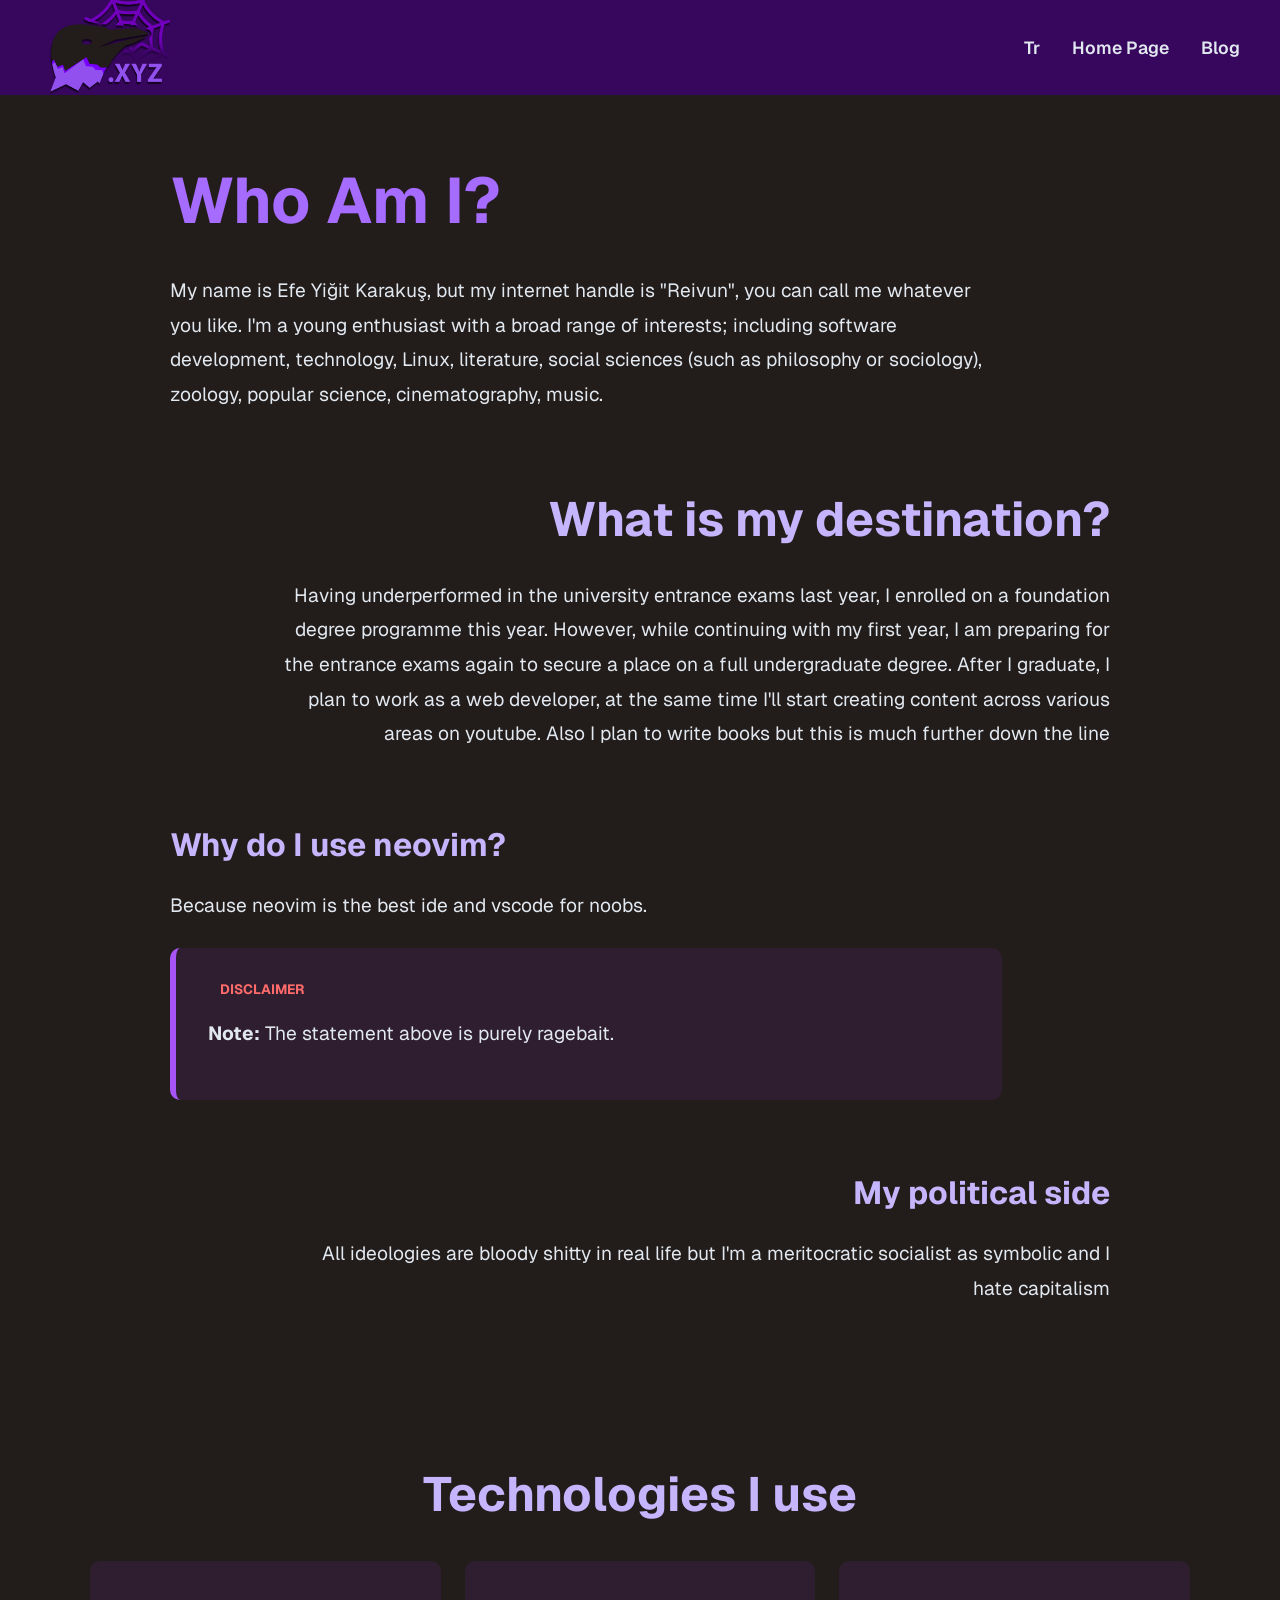
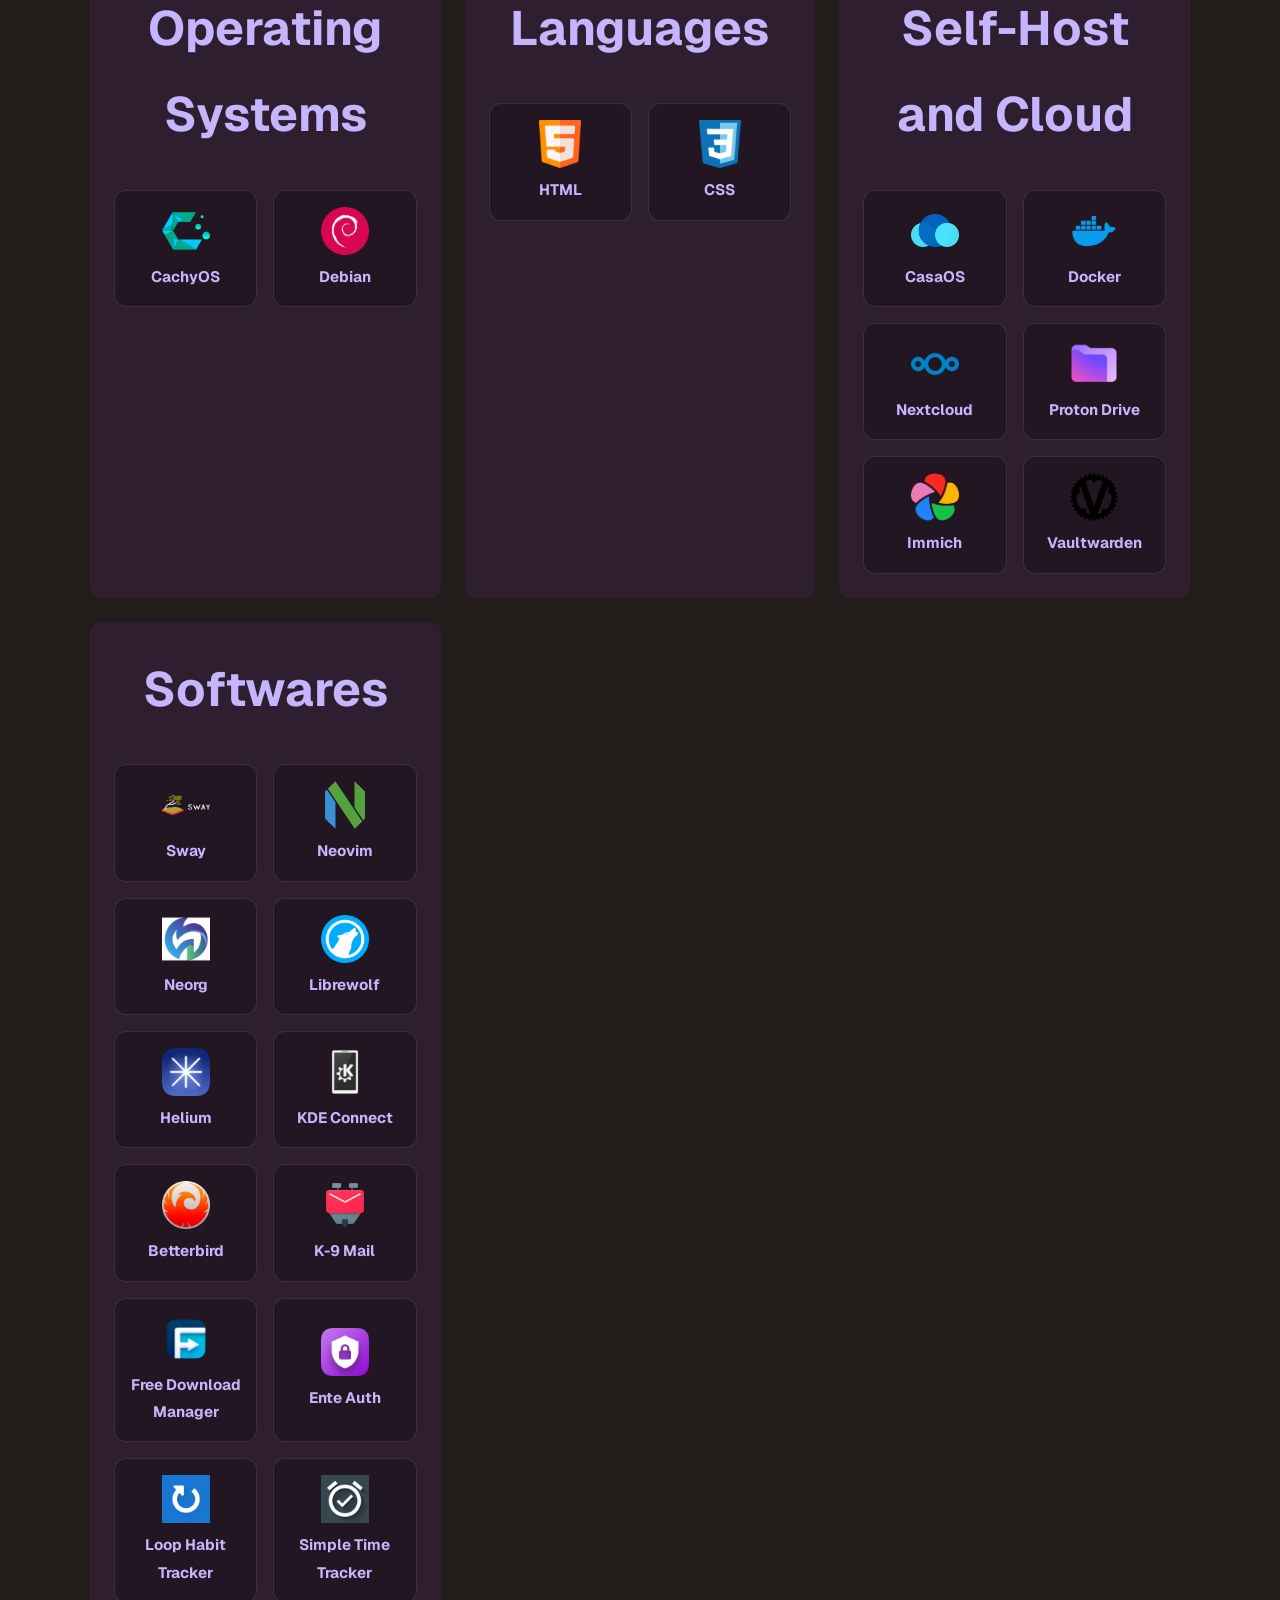
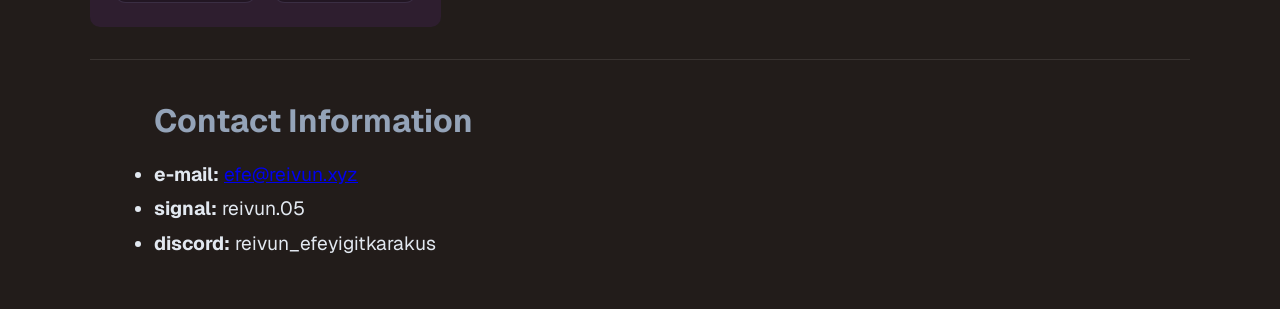
==== index.html @ 06bc98b6 "version 0.1.0" ====
<!DOCTYPE html>
<!-- html etiketi: Sayfanın başlangıcı. lang="en" içeriğin İngilizce olduğunu tarayıcıya ve ekran okuyuculara bildirir. -->
<html lang="en">
<head>
  <!-- charset: Karakter kodlaması. UTF-8, Türkçe ve özel karakterlerin doğru görünmesini sağlar. -->
  <meta charset="UTF-8">
  <!-- viewport: Mobil cihazlarda sayfanın doğru boyutta görünmesini sağlar (yakınlaştırma, genişlik ayarı). -->
  <meta name="viewport" content="width=device-width, initial-scale=1.0">
  <!-- description: Arama motorlarında (Google gibi) siteniz hakkında gösterilen kısa açıklama. SEO için önemli. -->
  <meta name="description" content="Efe Yiğit Karakuş (Reivun) kişisel portfolyo sitesi. Yazılım geliştirme, teknoloji, Linux ve diğer ilgi alanları hakkında bilgi.">
  <!-- author: Sayfanın yazarını belirtir. -->
  <meta name="author" content="Efe Yiğit Karakuş">

  <!-- CSS dosyası bağlantısı: index.html kök dizinde olduğu için 'images' klasörüne doğru yol 'images/...' (../images hatalıydı). -->
  <link rel="stylesheet" href="css/main.css">

  <!-- Google Fonts bağlantıları: Web üzerinde Geist ve Geist Mono yazı tiplerini yükler. preconnect, bağlantıyı erken açar. -->
  <link rel="preconnect" href="https://fonts.googleapis.com">
  <link rel="preconnect" href="https://fonts.gstatic.com" crossorigin>
  <link href="https://fonts.googleapis.com/css2?family=Geist:wght@100..900&family=Geist+Mono:wght@100..900&display=swap" rel="stylesheet">

  <!-- title: Tarayıcı sekmesinde görünen başlık. Arama motorları için de önemli. -->
  <title>Efe Yiğit Karakuş | Kişisel Portfolyo</title>

  <!-- JavaScript: 'defer' özelliği, HTML'in tamamen yüklenmesini bekler ve sayfa render'ını engellemez. -->
  <!-- Dosya şu an boş, ancak ileride interaktif özellikler eklemek için hazırdır. -->
  <script src="js/main.js" defer></script>
</head>
<body>
  <!-- nav: Site içinde gezinme menüsü. aria-label, ekran okuyucular için menünün amacını açıklar. -->
  <nav class="navbar" aria-label="Ana navigasyon menüsü">
    <div class="logo">
      <!-- Logo bağlantısı: Kullanıcıyı anasayfaya döndürür. -->
      <a href="index.html" aria-label="Anasayfaya dön">
        <img src="images/logo.png" alt="Reivun kişisel logosu">
      </a>
    </div>
    <div class="nav-links">
      <a href="tr/index.html">Tr</a>
      <!-- aria-current="page": Şu anda bulunduğunuz sayfayı belirtir (erişebilirlik için). -->
      <a href="index.html" aria-current="page">Home Page</a>
      <a href="blog.html">Blog</a>
    </div>
  </nav>

  <!-- main: Sayfanın ana içeriği. Bir sayfada sadece bir <main> olmalıdır. -->
  <main>
    <!-- section: İçerik grubunu temsil eder. Her biri kendi başına anlamlı bir bölüm. -->
    <section class="align-left">
      <h1>Who Am I?</h1>
      <p>My name is Efe Yiğit Karakuş, but my internet handle is "Reivun", you can call me whatever you like. I'm a young enthusiast with a broad range of interests; including software development, technology, Linux, literature, social sciences (such as philosophy or sociology), zoology, popular science, cinematography, music.</p>
    </section>

    <section class="align-right">
      <h2>What is my destination?</h2>
      <p>Having underperformed in the university entrance exams last year, I enrolled on a foundation degree programme this year. However, while continuing with my first year, I am preparing for the entrance exams again to secure a place on a full undergraduate degree. After I graduate, I plan to work as a web developer, at the same time I'll start creating content across various areas on youtube. Also I plan to write books but this is much further down the line</p>
    </section>

    <section class="align-left">
      <h3>Why do I use neovim?</h3>
      <p>Because neovim is the best ide and vscode for noobs.</p>
      <div class="card">
        <div class="badge">Disclaimer</div>
        <p><strong>Note:</strong> The statement above is purely ragebait.</p>
      </div>
    </section>

    <section class="align-right">
      <h3>My political side</h3>
      <p>All ideologies are bloody shitty in real life but I'm a meritocratic socialist as symbolic and I hate capitalism</p>
    </section>
  </main>

  <!-- techs: Kullanılan teknolojilerin listelendiği bölüm. 'br' etiketleri kaldırıldı, boşluk CSS ile verildi. -->
  <div class="techs">
    <!-- İkinci başlık h2 olarak düzeltildi (tek h1 kuralına uygun). -->
    <h2>Technologies I use</h2>
    <div class="techs-grid">
      <!-- Kategori: İşletim Sistemleri -->
      <div class="techs-category">
        <h2>Operating Systems</h2>
        <div class="techs-item">
          <img src="images/cachyos-icon.png" alt="CachyOS işletim sistemi logosu">
          <span>CachyOS</span>
        </div>
        <div class="techs-item">
          <img src="images/debian-icon.png" alt="Debian işletim sistemi logosu">
          <span>Debian</span>
        </div>
      </div>

      <!-- Kategori: Diller (kapanış etiketi h2 olarak düzeltildi) -->
      <div class="techs-category">
        <h2>Languages</h2>
        <div class="techs-item">
          <img src="images/html-icon.png" alt="HTML dili logosu">
          <span>HTML</span>
        </div>
        <div class="techs-item">
          <img src="images/css-icon.png" alt="CSS dili logosu">
          <span>CSS</span>
        </div>
      </div>

      <!-- Kategori: Self-Host ve Bulut (kapanış etiketi h2 olarak düzeltildi) -->
      <div class="techs-category">
        <h2>Self-Host and Cloud</h2>
        <div class="techs-item">
          <img src="images/casaos-icon.png" alt="CasaOS logosu">
          <span>CasaOS</span>
        </div>
        <div class="techs-item">
          <img src="images/docker-icon.png" alt="Docker logosu">
          <span>Docker</span>
        </div>
        <div class="techs-item">
          <img src="images/nextcloud-icon.png" alt="Nextcloud logosu">
          <span>Nextcloud</span>
        </div>
        <div class="techs-item">
          <img src="images/proton-drive-icon.png" alt="Proton Drive logosu">
          <span>Proton Drive</span>
        </div>
        <div class="techs-item">
          <img src="images/immich-232799461.png" alt="Immich logosu">
          <span>Immich</span>
        </div>
        <div class="techs-item">
          <img src="images/vaultwarden-icon.png" alt="Vaultwarden logosu">
          <span>Vaultwarden</span>
        </div>
      </div>

      <!-- Kategori: Yazılımlar -->
      <div class="techs-category">
        <h2>Softwares</h2>
        <div class="techs-item">
          <img src="images/sway-icon.png" alt="Sway pencere yöneticisi logosu">
          <span>Sway</span>
        </div>
        <div class="techs-item">
          <img src="images/neovim-icon.png" alt="Neovim metin editörü logosu">
          <span>Neovim</span>
        </div>
        <div class="techs-item">
          <img src="images/neorg-icon.png" alt="Neorg organizasyon aracı logosu">
          <span>Neorg</span>
        </div>
        <div class="techs-item">
          <img src="images/librewolf-icon.png" alt="Librewolf web tarayıcısı logosu">
          <span>Librewolf</span>
        </div>
        <div class="techs-item">
          <img src="images/helium-icon.png" alt="Helium logosu">
          <span>Helium</span>
        </div>
        <div class="techs-item">
          <img src="images/kde-connect-icon.png" alt="KDE Connect logosu">
          <span>KDE Connect</span>
        </div>
        <div class="techs-item">
          <img src="images/betterbird-icon.png" alt="Betterbird e-posta istemcisi logosu">
          <span>Betterbird</span>
        </div>
        <div class="techs-item">
          <img src="images/K-9-mail-icon.png" alt="K-9 Mail e-posta istemcisi logosu">
          <span>K-9 Mail</span>
        </div>
        <div class="techs-item">
          <img src="images/free-download-manager-icon.png" alt="Free Download Manager logosu">
          <span>Free Download Manager</span>
        </div>
        <div class="techs-item">
          <img src="images/ente-auth-icon.png" alt="Ente Auth doğrulama uygulaması logosu">
          <span>Ente Auth</span>
        </div>
        <div class="techs-item">
          <img src="images/loop-habbit-tracker-icon.png" alt="Loop Habit Tracker logosu">
          <span>Loop Habit Tracker</span>
        </div>
        <div class="techs-item">
          <img src="images/simple-time-tracker-icon.png" alt="Simple Time Tracker logosu">
          <span>Simple Time Tracker</span>
        </div>
      </div>
    </div>
  </div>

  <!-- footer: Sayfanın alt bilgisi. İletişim detayları burada yer alır. -->
  <footer>
    <!-- id="contact-info": Bu bölüme doğrudan link atılabilir veya JavaScript ile hedeflenebilir. -->
    <h3 id="contact-info">Contact Information</h3>
    <ul>
      <li><b>e-mail:</b> <a href="mailto:efe@reivun.xyz">efe@reivun.xyz</a></li>
      <li><b>signal:</b> reivun.05</li>
      <li><b>discord:</b> reivun_efeyigitkarakus</li>
    </ul>
  </footer>
</body>
</html>
---- css/main.css ----
/* ==========================================================================
   CSS SIFIRLA
MA (RESET)
   ==========================================================================
   Tüm HTML elementlerinin varsayılan marj (boşluk) ve dolgu (padding) değerlerini sıfırlar.
   box-sizing: border-box, genişlik ve yükseklik hesaplamalarında kenarlık (border) ve dolguyu (padding)
   dahil eder. Bu sayede elemanlar beklenmedik şekilde genişmez ve tasarım daha tutarlı olur.
*/
* {
  margin: 0;
  padding: 0;
  box-sizing: border-box;
}

/* ==========================================================================
   CSS DEĞİŞKENLERİ (CUSTOM PROPERTIES)
   ==========================================================================
   Renkleri, yazı tiplerini ve yaygın değerleri tek bir yerde toplar.
   Avantaj: Bir rengi değiştirmek istediğinizde, tüm dosyada arama yapmak yerine
   sadece buradaki değeri değiştirirsiniz. Kod daha temiz ve sürdürülebilir olur.
*/
:root {
  --bg-color: #221c1a;          /* Sayfa arka plan rengi (koyu kahverengi/siyah) */
  --text-color: #e2e8f0;        /* Ana yazı rengi (açık gri/mavi) */
  --primary-color: #a66bff;     /* Birincil renk (mor - başlıklar için) */
  --secondary-color: #c4b5fd;   /* İkincil renk (hafif mor - alt başlıklar için) */
  --accent-color: #ff6b6b;      /* Vurgu rengi (kırmızı/sarı - uyarılar için) */
  --navbar-bg: #37065d;         /* Navigasyon çubuğu arka plan rengi (koyu mor) */
  --card-bg: rgba(147, 51, 234, 0.1); /* Kart arka plan rengi (şeffaf mor) */
  --muted-text: #94a3b8;        /* Soluk yazı rengi (alt bilgiler için) */
  --max-width: 1100px;          /* İçerik için maksimum genişlik (büyütüldü) */
  --border-radius: 10px;        /* Köşe yuvarlama (daha yuvarlak) */
}

/* ==========================================================================
   GÖVDE (BODY) STİLLERİ
   ==========================================================================
   Tüm sayfanın temel görünümünü belirler.
   Taban yazı boyutu büyütüldü (16px -> 18px) ve satır arası artırıldı.
*/
body {
  background-color: var(--bg-color);
  font-family: 'Geist', sans-serif;
  color: var(--text-color);
  font-size: 18px;               /* Taban yazı boyutu büyütüldü */
  line-height: 1.8;              /* Satır arası boşluk daha geniş */
}

/* ==========================================================================
   NAVBAR (GEZİNME ÇUBUĞU)
   ==========================================================================
   Sayfanın üstünde bulunan gezinme menüsü. Daha yüksek ve daha boşluklu.
*/
.navbar {
  display: flex;
  justify-content: space-between;
  align-items: center;
  background-color: var(--navbar-bg);
  padding: 1.5rem 2.5rem;        /* Daha büyük padding */
  max-height: 95px;             /* Daha yüksek navbar */
}

/* Logo alanı */
.logo {
  display: flex;
  align-items: center;
  margin-top: 20px;
}

/* Logo görseli: Daha büyük boyut */
.logo img {
  max-height: 140px;              /* Logo boyutu büyütüldü */
  width: auto;
  display: block;
}

/* Navigasyon bağlantıları grubu. */
.nav-links {
  display: flex;
  gap: 2rem;                     /* Bağlantılar arası daha fazla boşluk */
}

.nav-links a {
  color: var(--text-color);
  text-decoration: none;
  font-weight: 600;              /* Daha kalın yazı */
  font-size: 1.1rem;             /* Daha büyük yazı boyutu */
  transition: color 0.2s ease;
}

.nav-links a:hover {
  color: var(--primary-color);
}

/* ==========================================================================
   ANA İÇERİK VE ALT BİLGİ (MAIN & FOOTER)
   ==========================================================================
   Daha geniş padding ve ortalama.
*/
main,
footer {
  width: 100%;
  padding: 3rem 4rem;            /* Daha büyük kenar boşlukları */
  max-width: var(--max-width);
  margin: 0 auto;
}

footer {
  padding-top: 2rem;
  border-top: 1px solid rgba(255, 255, 255, 0.1);
}

/* ==========================================================================
   BÖLÜMLER (SECTION)
   ==========================================================================
   Her içerik bölümü arası daha fazla boşluk.
*/
section {
  margin-bottom: 4rem;           /* Bölümler arası daha büyük boşluk */
  max-width: 72ch;               /* Okunabilir satır uzunluğu korundu */
  padding: 0 1rem;
}

section h1,
section h2,
section h3 {
  margin-bottom: 1rem;           /* Başlık ile metin arası daha fazla boşluk */
}

/* Başlık boyutları büyütüldü */
h1 {
  font-size: clamp(2.5rem, 5vw, 4rem);   /* Büyük ana başlık */
  color: var(--primary-color);
  margin-bottom: 1rem;
}

h2 {
  font-size: clamp(2rem, 4vw, 3rem);     /* Büyük alt başlık */
  color: var(--secondary-color);
  margin-bottom: 0.75rem;
}

h3 {
  font-size: clamp(1.5rem, 3vw, 2rem);   /* Büyük üçüncü seviye başlık */
  color: var(--secondary-color);
  margin-bottom: 0.5rem;
}

h4,
h5,
h6 {
  color: var(--secondary-color);
}

section p {
  line-height: 1.8;
  margin-bottom: 1.5rem;
}

/* Paragraf ve liste boyutu büyütüldü */
p,
li {
  font-size: clamp(1.125rem, calc(1rem + 0.25vw), 1.5rem);
  color: var(--text-color);
}

#contact-info {
  color: var(--muted-text);
}

/* ==========================================================================
   KART (CARD) BİÇEMLİĞİ
   ==========================================================================
   Uyarı/not kutusu daha belirgin ve daha geniş.
*/
.card {
  background-color: var(--card-bg);
  border-left: 6px solid #a855f7;   /* Daha kalın sol çizgi */
  border-radius: var(--border-radius);
  padding: 1.5rem 2rem;             /* Daha geniş iç boşluk */
  margin-top: 1.5rem;
  color: var(--accent-color);
}

.card .badge {
  display: inline-block;
  color: var(--accent-color);
  font-size: 0.85rem;
  font-weight: bold;
  padding: 0.25rem 0.75rem;
  border-radius: 4px;
  text-transform: uppercase;
  margin-bottom: 0.75rem;
}

/* ==========================================================================
   TEKNOLOJİLER BÖLÜMÜ (TECHS)
   ==========================================================================
   Eski boyutlara geri alındı (istisna: h1 başlıkları büyük kalıyor).
*/
.techs {
  max-width: var(--max-width);
  margin: 2rem auto;                 /* Eski üst-alt boşluğu */
  padding: 0;
  text-align: center;
  border-radius: var(--border-radius);
}

.techs h2 {
  margin-bottom: 1.5rem;             /* Eski kategori başlık boşluğu */
}

/* Grid düzeni: Eski sütun genişliği */
.techs-grid {
  display: grid;
  grid-template-columns: repeat(auto-fit, minmax(260px, 1fr));
  gap: 1.5rem;                       /* Eski hücre arası boşluk */
}

/* Teknoloji kategorileri: Eski kart boyutu */
.techs-category {
  background-color: var(--card-bg);
  padding: 1.5rem;
  display: grid;
  grid-template-columns: repeat(auto-fill, minmax(120px, 1fr));
  gap: 1rem;
  align-content: start;
  border-radius: var(--border-radius);
}

/* Kategori başlığı (font-size kaldırıldı, eski boyutta kalıyor) */
.techs-category h2 {
  grid-column: 1 / -1;
  margin-bottom: 1rem;
  text-align: center;
}

/* Teknoloji öğesi: İkon ve isim çifti eski boyutta */
.techs-item {
  display: flex;
  flex-direction: column;
  align-items: center;
  justify-content: center;
  gap: 0.5rem;
  padding: 1rem 0.5rem;
  background-color: rgba(0, 0, 0, 0.25);
  border: 1px solid rgba(196, 181, 253, 0.15);
  border-radius: 12px;
  transition: transform 0.2s ease, border-color 0.2s ease;
  text-align: center;
}

.techs-item img {
  width: 48px;                       /* Eski ikon boyutu */
  height: 48px;
  object-fit: contain;
}

.techs-item span {
  font-size: 0.95rem;                /* Eski yazı boyutu */
  font-weight: 700;
  color: var(--secondary-color);
}

.techs-item:hover {
  transform: translateY(-4px);
  border-color: var(--primary-color);
}

/* ==========================================================================
   SAĞA / SOLA YASLAMA (CLASS TABANLI)
   ==========================================================================
   Bölümlerin sola veya sağa yaslanmasını sağlar.
*/
.align-left {
  margin-right: auto;
  margin-left: 0;
  text-align: left;
  max-width: 72ch;
}

.align-right {
  margin-left: auto;
  margin-right: 0;
  text-align: right;
  max-width: 72ch;
}

/* ==========================================================================
   MOBIL UYUM (RESPONSIVE)
   ==========================================================================
   Dar ekranlarda boyutları biraz küçültür ama okunabilirliği korur.
*/
@media (max-width: 768px) {
  .navbar {
    flex-direction: column;
    gap: 1rem;
    padding: 1rem;
    min-height: auto;
  }

  .nav-links {
    flex-wrap: wrap;
    justify-content: center;
    gap: 1rem;
  }

  .logo img {
    max-height: 60px;
  }

  main,
  footer {
    padding: 1.5rem 2rem;
  }

  section {
    max-width: 100%;
    text-align: left;
    margin-bottom: 2rem;
  }

  .techs-grid {
    grid-template-columns: repeat(auto-fit, minmax(240px, 1fr));
    gap: 1.5rem;
  }

  .techs-category {
    padding: 1.5rem;
    gap: 1rem;
  }

  .techs-item img {
    width: 48px;
    height: 48px;
  }

  .techs-item span {
    font-size: 1rem;
  }

  h1 {
    font-size: clamp(2rem, 10vw, 3rem);
  }

  h2 {
    font-size: clamp(1.75rem, 8vw, 2.5rem);
  }

  h3 {
    font-size: clamp(1.25rem, 6vw, 1.75rem);
  }
}

/* ==========================================================================
   ERİŞEBİLİRLİK (ACCESSIBILITY)
   ==========================================================================
   Klavyenle gezinme yapan kullanıcılar için odaklanma stilleri.
*/
a:focus {
  outline: 3px solid var(--primary-color);
  outline-offset: 4px;
}
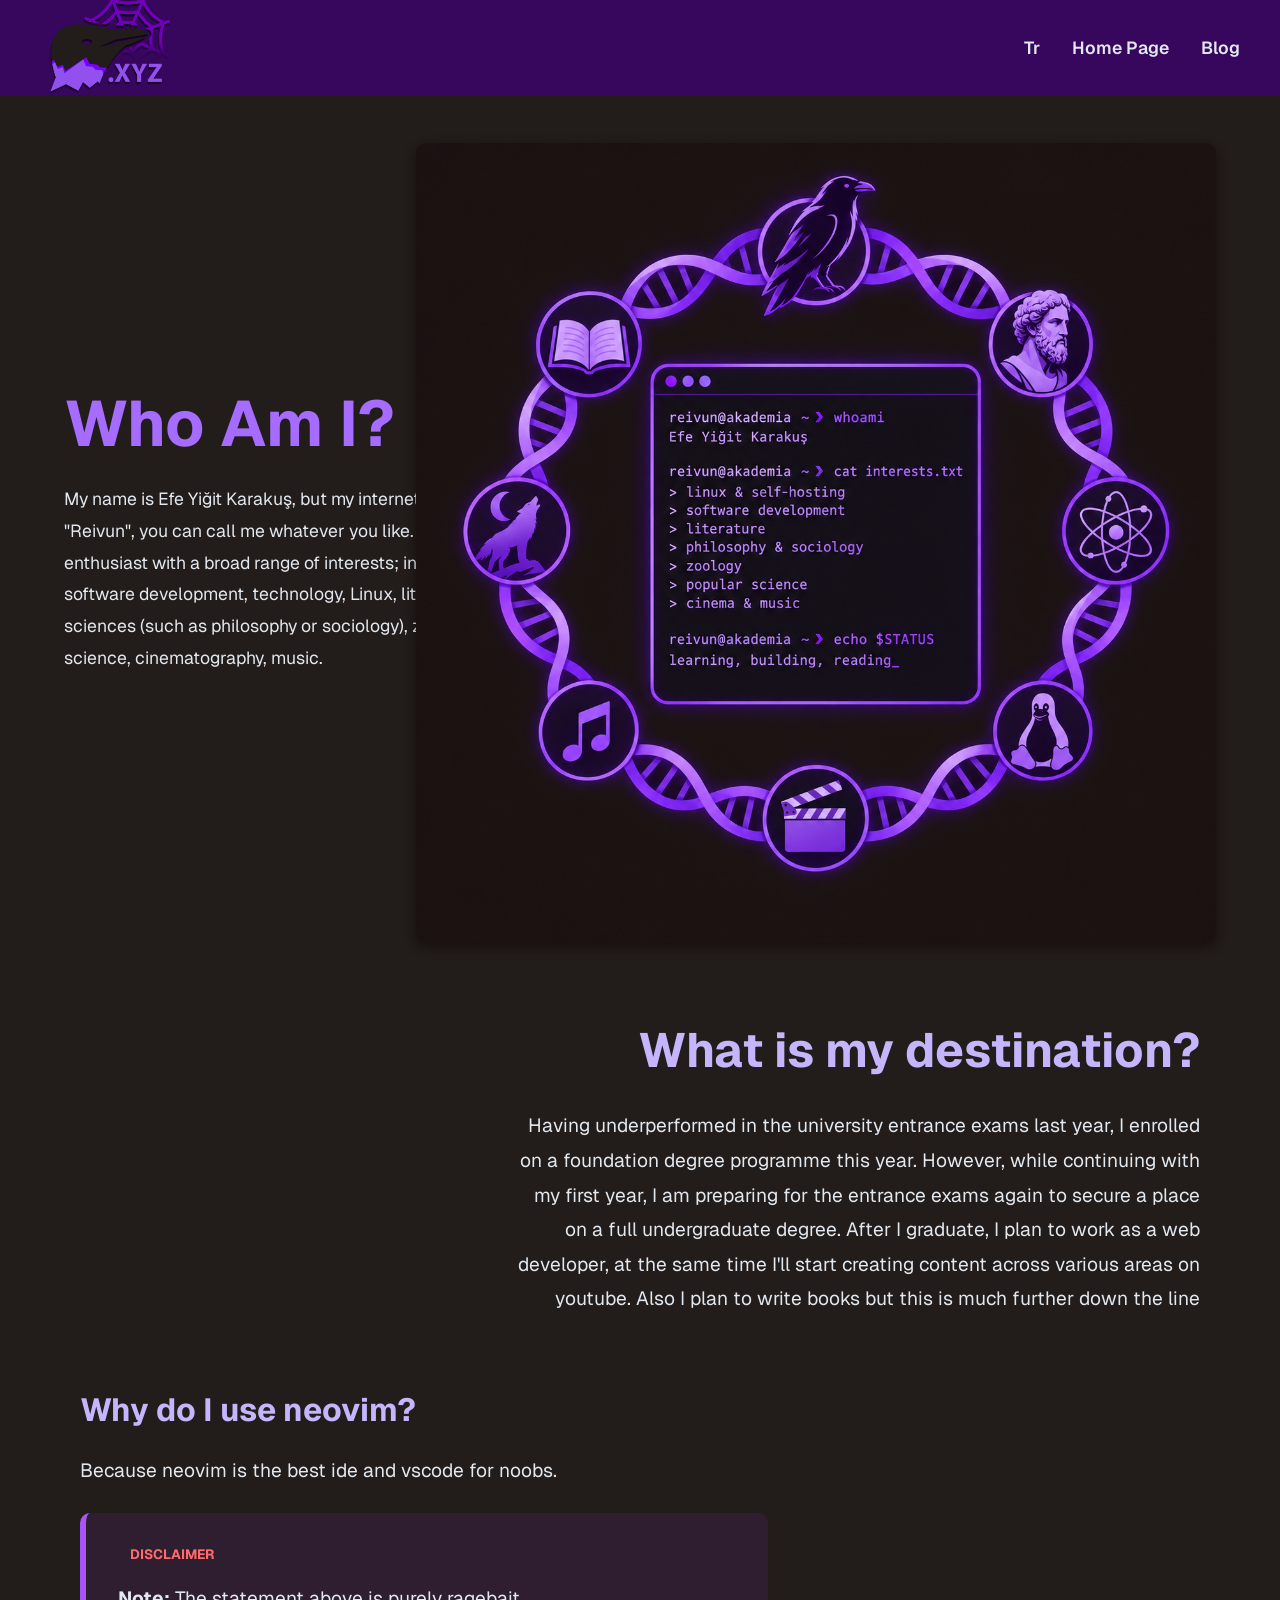
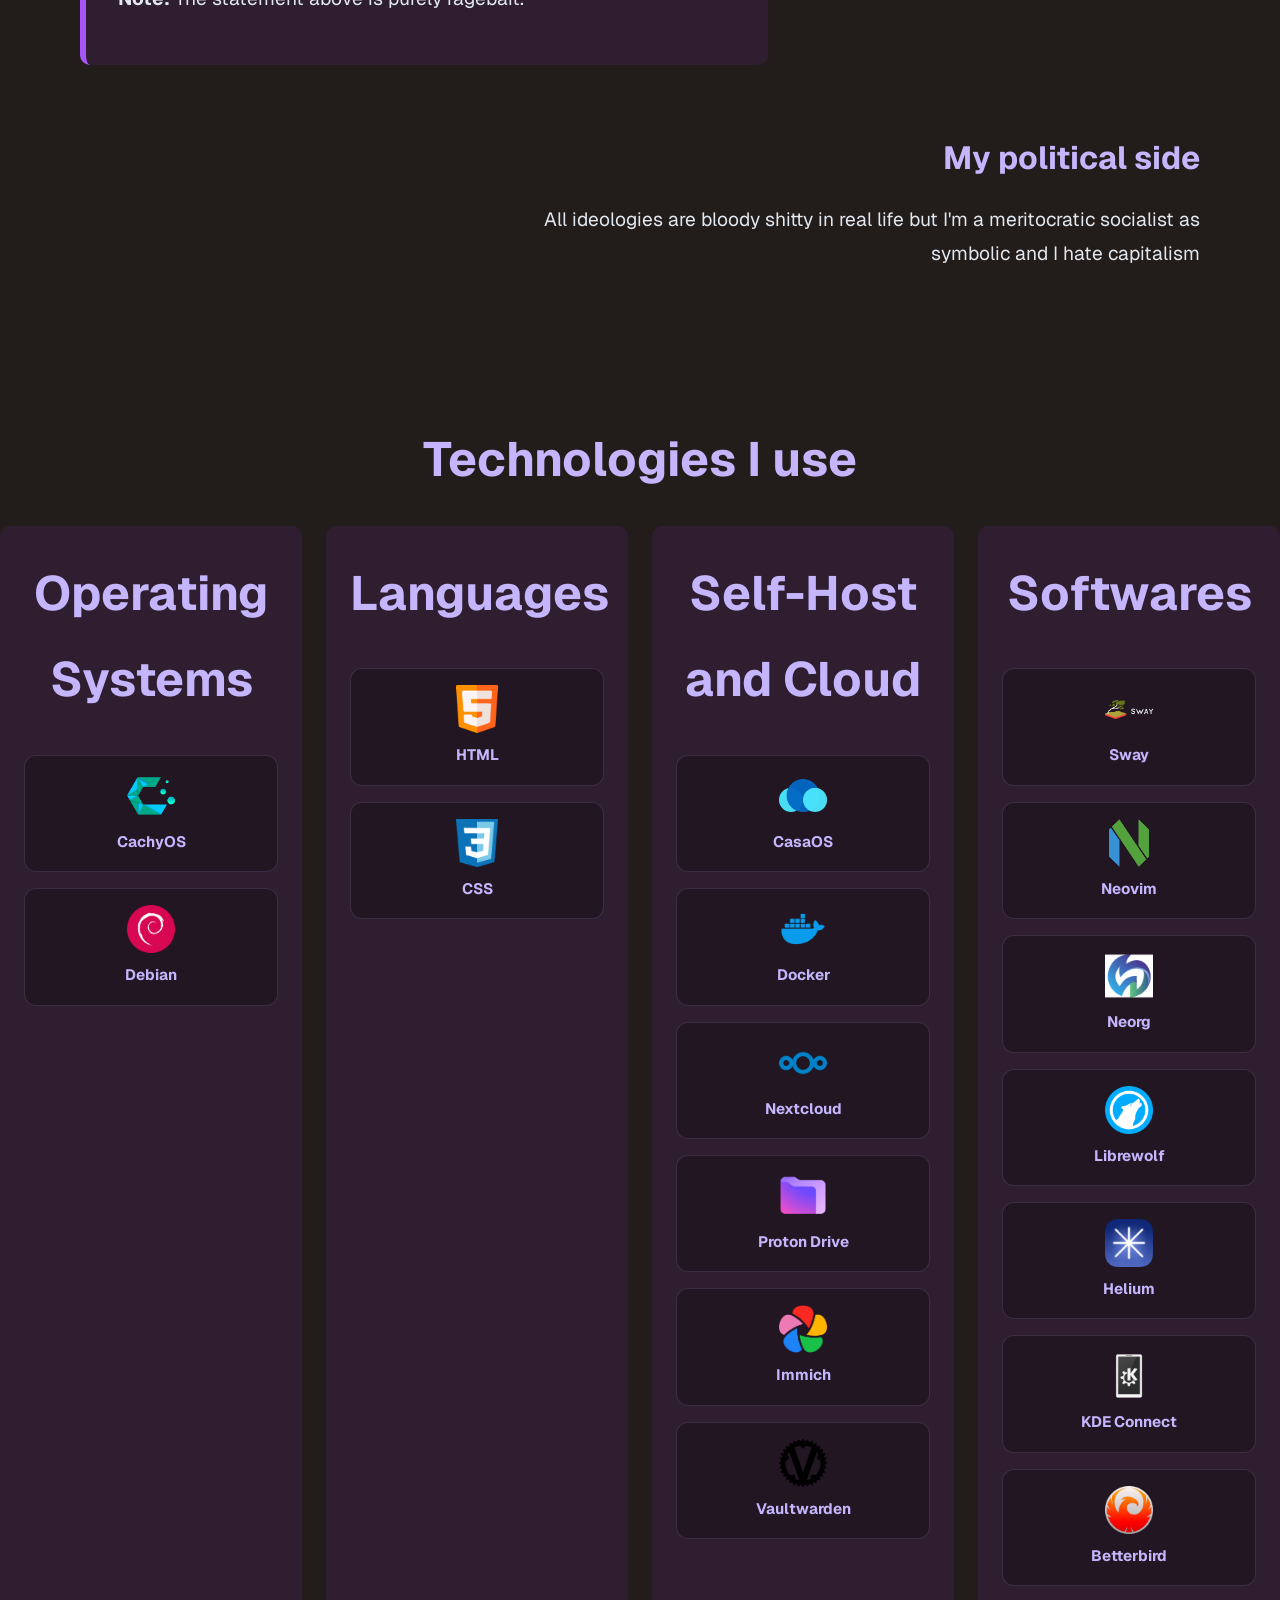
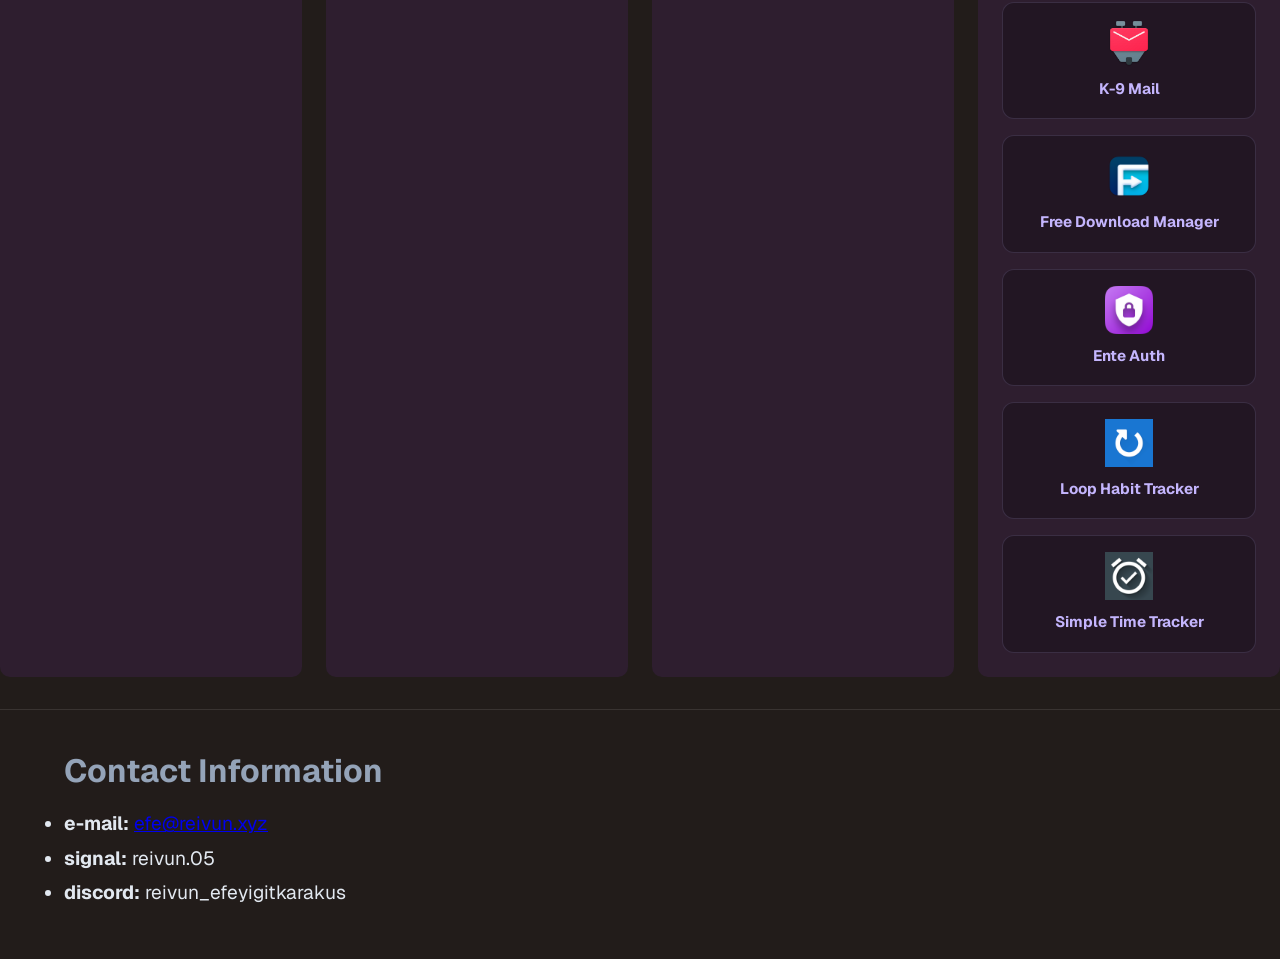
==== commit 4be5961d: "whoami kısmının yanına görsel eklenti, p etiketinin yazı fontları küçültüldü" ====
--- a/index.html
+++ b/index.html
@@ -46,9 +46,12 @@
   <!-- main: Sayfanın ana içeriği. Bir sayfada sadece bir <main> olmalıdır. -->
   <main>
     <!-- section: İçerik grubunu temsil eder. Her biri kendi başına anlamlı bir bölüm. -->
-    <section class="align-left">
-      <h1>Who Am I?</h1>
-      <p>My name is Efe Yiğit Karakuş, but my internet handle is "Reivun", you can call me whatever you like. I'm a young enthusiast with a broad range of interests; including software development, technology, Linux, literature, social sciences (such as philosophy or sociology), zoology, popular science, cinematography, music.</p>
+    <section class="whoami-section">
+      <div class="whoami-text">
+        <h1>Who Am I?</h1>
+        <p>My name is Efe Yiğit Karakuş, but my internet handle is "Reivun", you can call me whatever you like. I'm a young enthusiast with a broad range of interests; including software development, technology, Linux, literature, social sciences (such as philosophy or sociology), zoology, popular science, cinematography, music.</p>
+      </div>
+      <img src="images/whoami.png" alt="whoami-terminal" class="whoami-img">
     </section>
 
     <section class="align-right">
@@ -197,4 +200,4 @@
     </ul>
   </footer>
 </body>
-</html>+</html>
--- a/css/main.css
+++ b/css/main.css
@@ -30,6 +30,7 @@
   --muted-text: #94a3b8;        /* Soluk yazı rengi (alt bilgiler için) */
   --max-width: 1100px;          /* İçerik için maksimum genişlik (büyütüldü) */
   --border-radius: 10px;        /* Köşe yuvarlama (daha yuvarlak) */
+  --max-width: 1500px;
 }
 
 /* ==========================================================================
@@ -99,7 +100,7 @@
 */
 main,
 footer {
-  width: 100%;
+  width: auto;
   padding: 3rem 4rem;            /* Daha büyük kenar boşlukları */
   max-width: var(--max-width);
   margin: 0 auto;
@@ -162,6 +163,42 @@
 li {
   font-size: clamp(1.125rem, calc(1rem + 0.25vw), 1.5rem);
   color: var(--text-color);
+}
+
+.whoami-section {
+  display: grid;
+  grid-template-columns: minmax(0, 60ch) minmax(0, 1fr); /* sol: yazı, sağ: görsel */
+  align-items: center;
+  gap: 10rem;
+
+  max-width: none;
+  width: 100%;
+  padding: 0;
+}
+
+.whoami-text h1 {
+  line-height: 1.1;
+  white-space: nowrap;
+  margin-bottom: 1.5rem;
+}
+
+.whoami-text {
+  min-width: 0;
+  margin-right: 15rem;
+}
+
+.whoami-text p {
+  font-size: clamp(0.800rem, calc(1rem + 0.25vw), 1.1rem);
+}
+
+.whoami-img {
+  display: block;
+  width: 100%;
+  min-width: 800px;
+  height: auto;
+  justify-self: end;        /* görsel sağa yaslanır */
+  border-radius: var(--border-radius);
+  box-shadow: 0 4px 12px rgba(0, 0, 0, 0.4);
 }
 
 #contact-info {
@@ -276,14 +313,16 @@
   margin-right: auto;
   margin-left: 0;
   text-align: left;
-  max-width: 72ch;
+  max-width: 60ch;
+  min-width: 60ch;
 }
 
 .align-right {
   margin-left: auto;
   margin-right: 0;
   text-align: right;
-  max-width: 72ch;
+  max-width: 60ch;
+  min-width: 60ch;
 }
 
 /* ==========================================================================
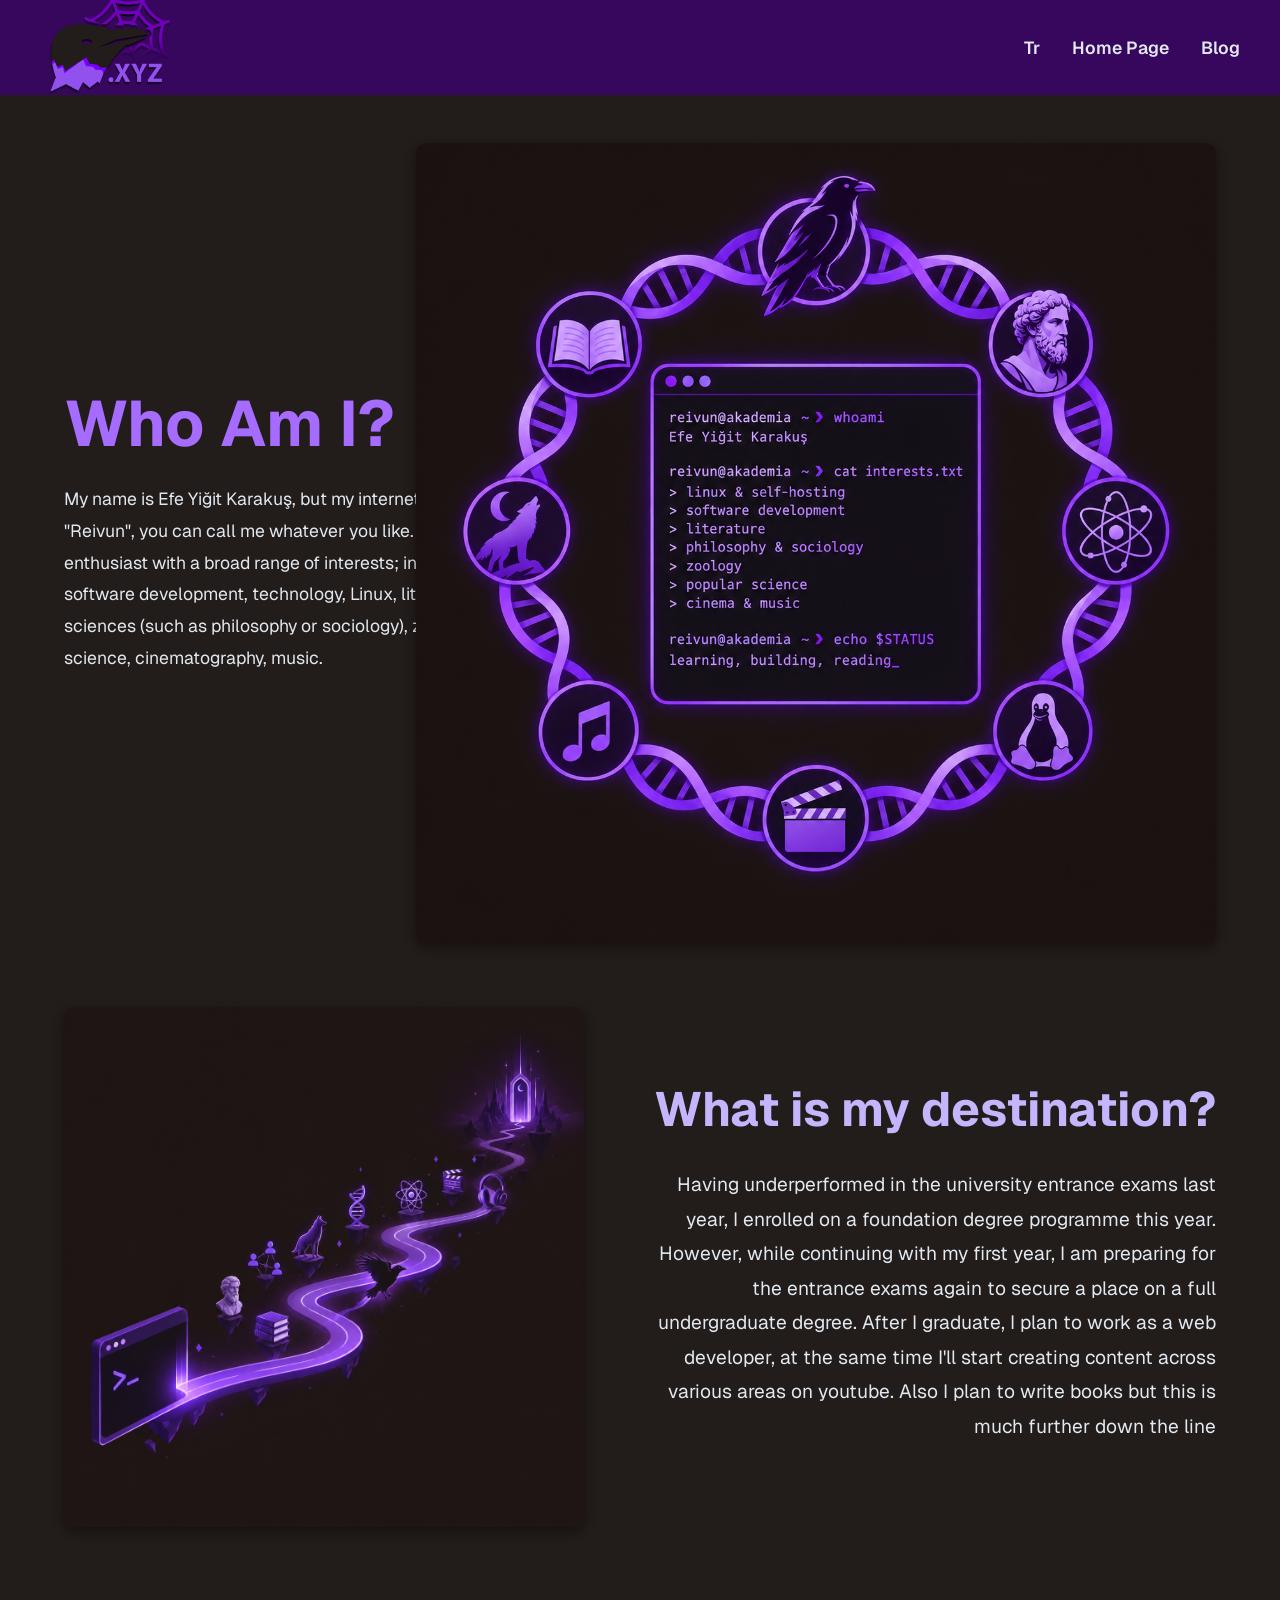
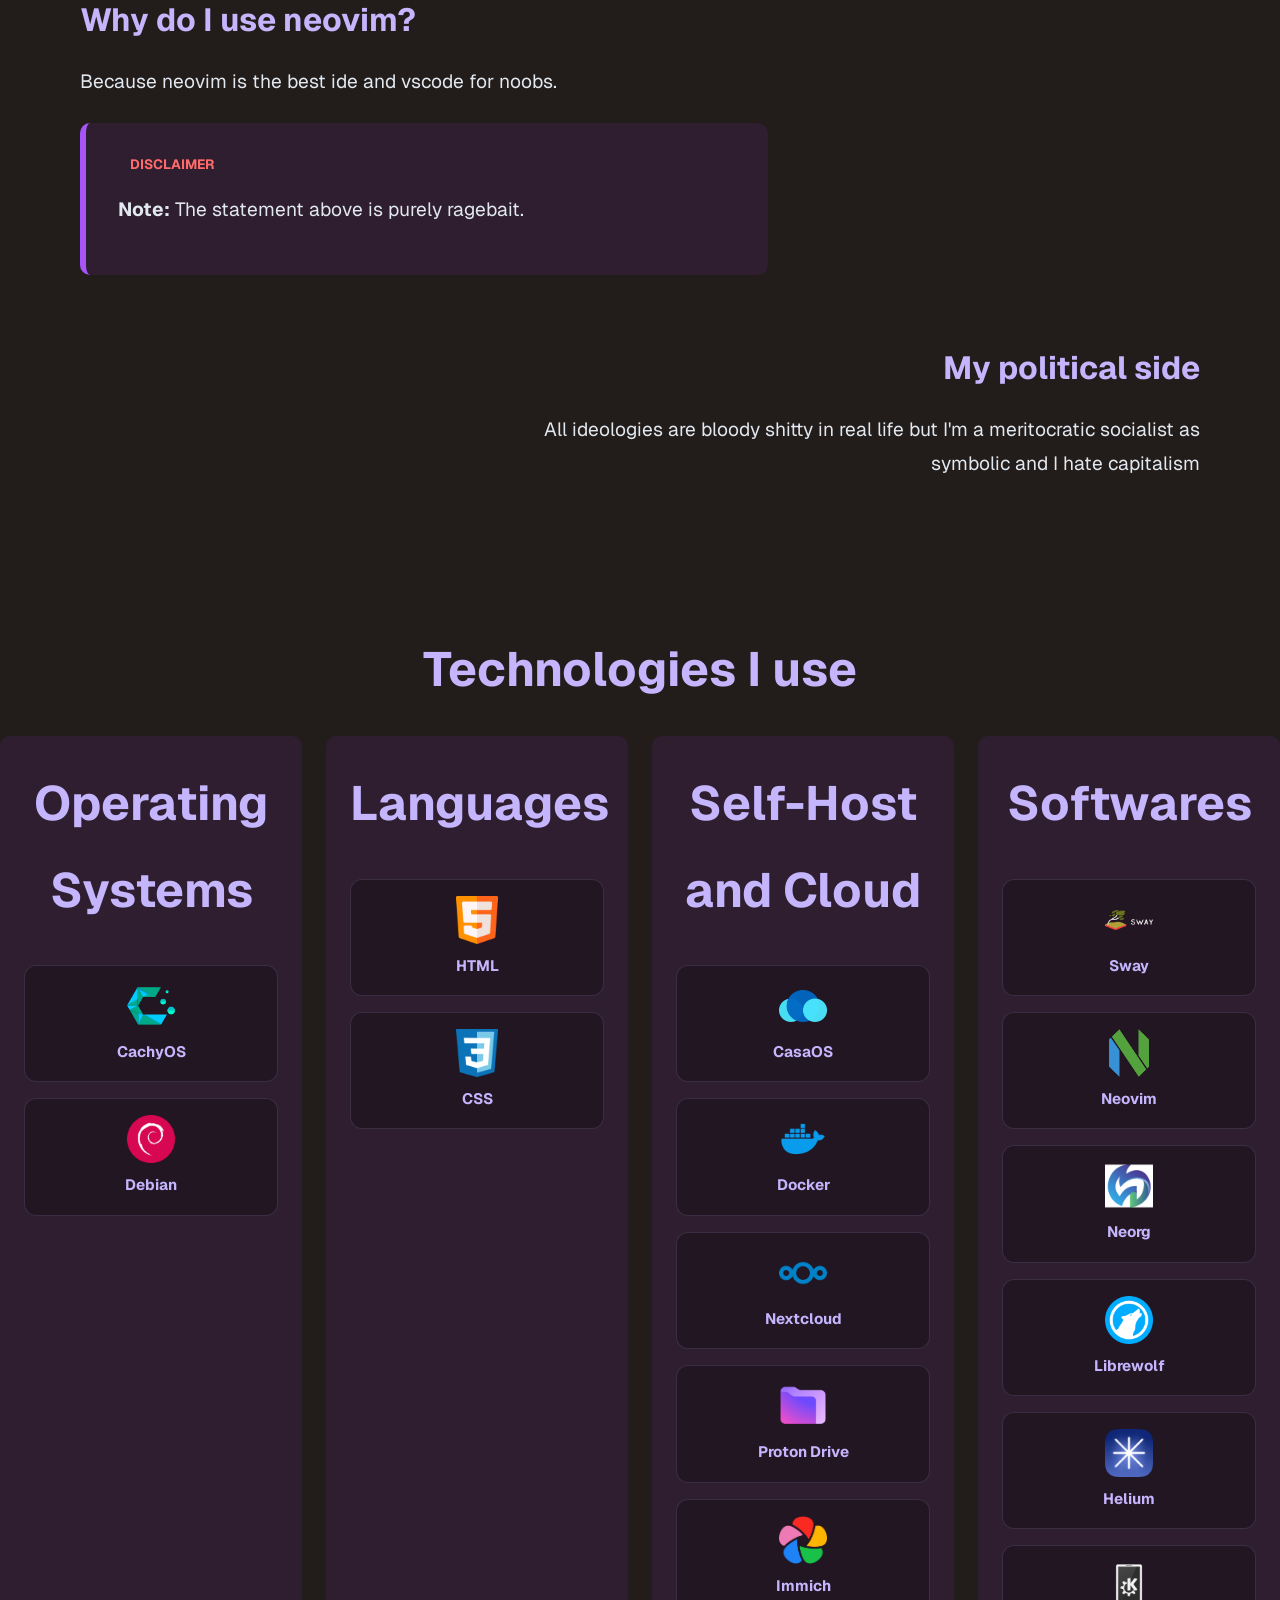
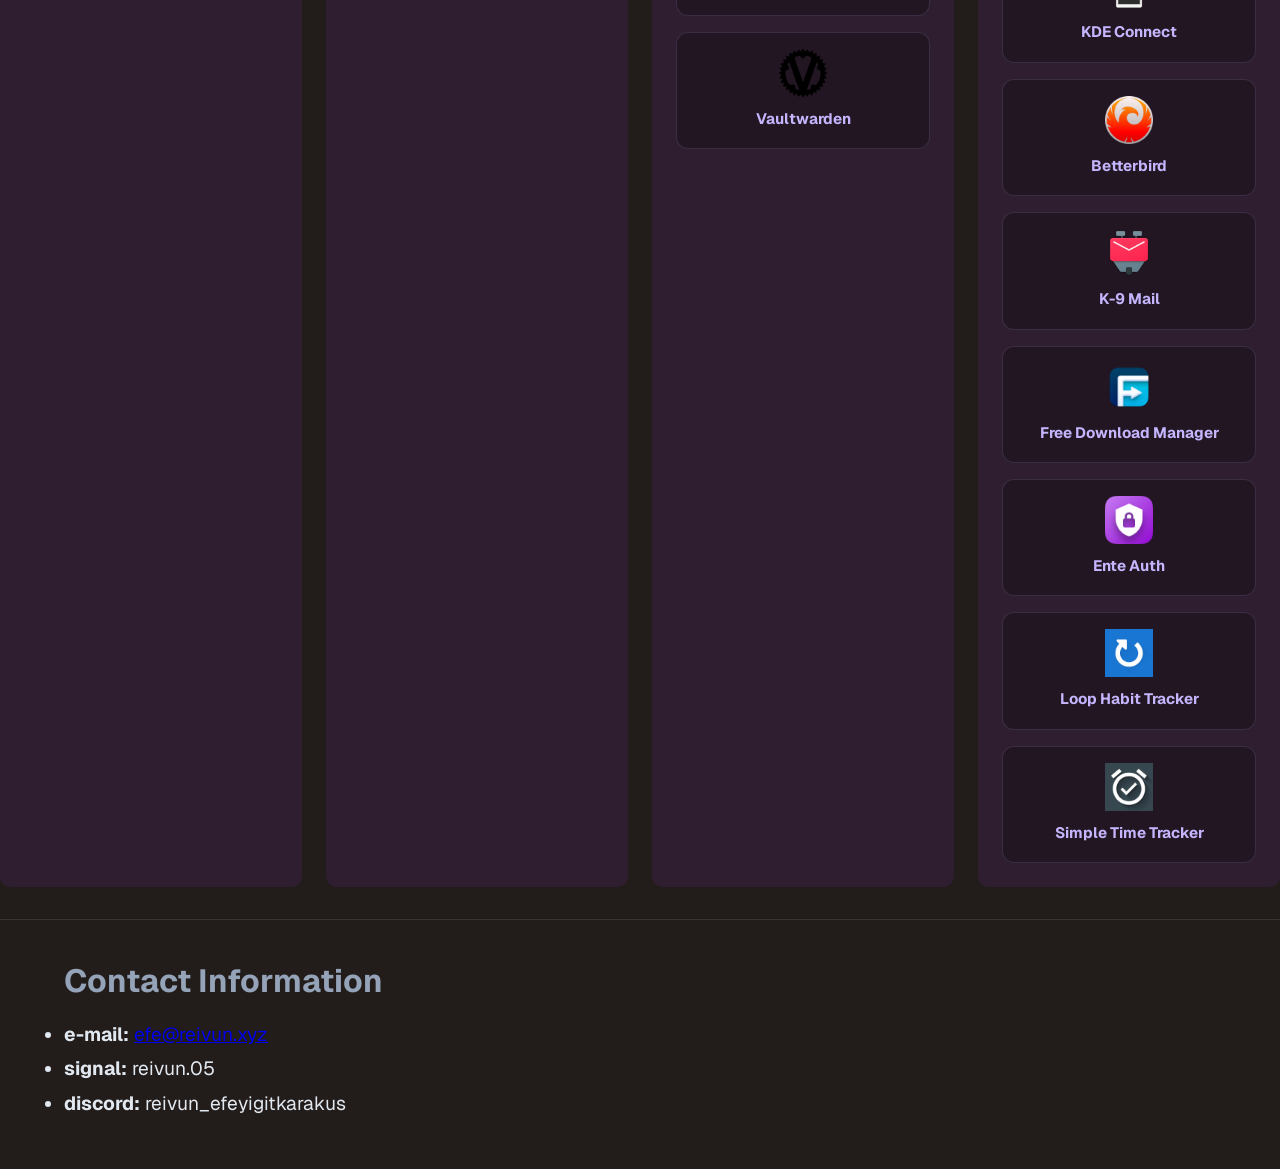
==== commit 4cda17d4: "what is my destination kısmına image eklendi" ====
--- a/index.html
+++ b/index.html
@@ -54,9 +54,12 @@
       <img src="images/whoami.png" alt="whoami-terminal" class="whoami-img">
     </section>
 
-    <section class="align-right">
+    <section class="destination-section">
+      <img src="images/destination.png" alt="destination-img" class="destination-img">
+      <div>
       <h2>What is my destination?</h2>
       <p>Having underperformed in the university entrance exams last year, I enrolled on a foundation degree programme this year. However, while continuing with my first year, I am preparing for the entrance exams again to secure a place on a full undergraduate degree. After I graduate, I plan to work as a web developer, at the same time I'll start creating content across various areas on youtube. Also I plan to write books but this is much further down the line</p>
+      </div>
     </section>
 
     <section class="align-left">
--- a/css/main.css
+++ b/css/main.css
@@ -192,11 +192,33 @@
 }
 
 .whoami-img {
-  display: block;
   width: 100%;
   min-width: 800px;
   height: auto;
   justify-self: end;        /* görsel sağa yaslanır */
+  border-radius: var(--border-radius);
+  box-shadow: 0 4px 12px rgba(0, 0, 0, 0.4);
+}
+
+.destination-section {
+  display: flex; 
+  gap: 4rem;
+  align-items: center;
+  margin-left: 0;
+  max-width: 60ch;
+  min-width: 60ch;
+
+  max-width: none;
+  width: 100%;
+  padding: 0;
+  text-align: right;
+}
+
+.destination-img {
+  width: 100%;
+  min-width: 520px;
+  height: auto;
+  justify-self: start;
   border-radius: var(--border-radius);
   box-shadow: 0 4px 12px rgba(0, 0, 0, 0.4);
 }
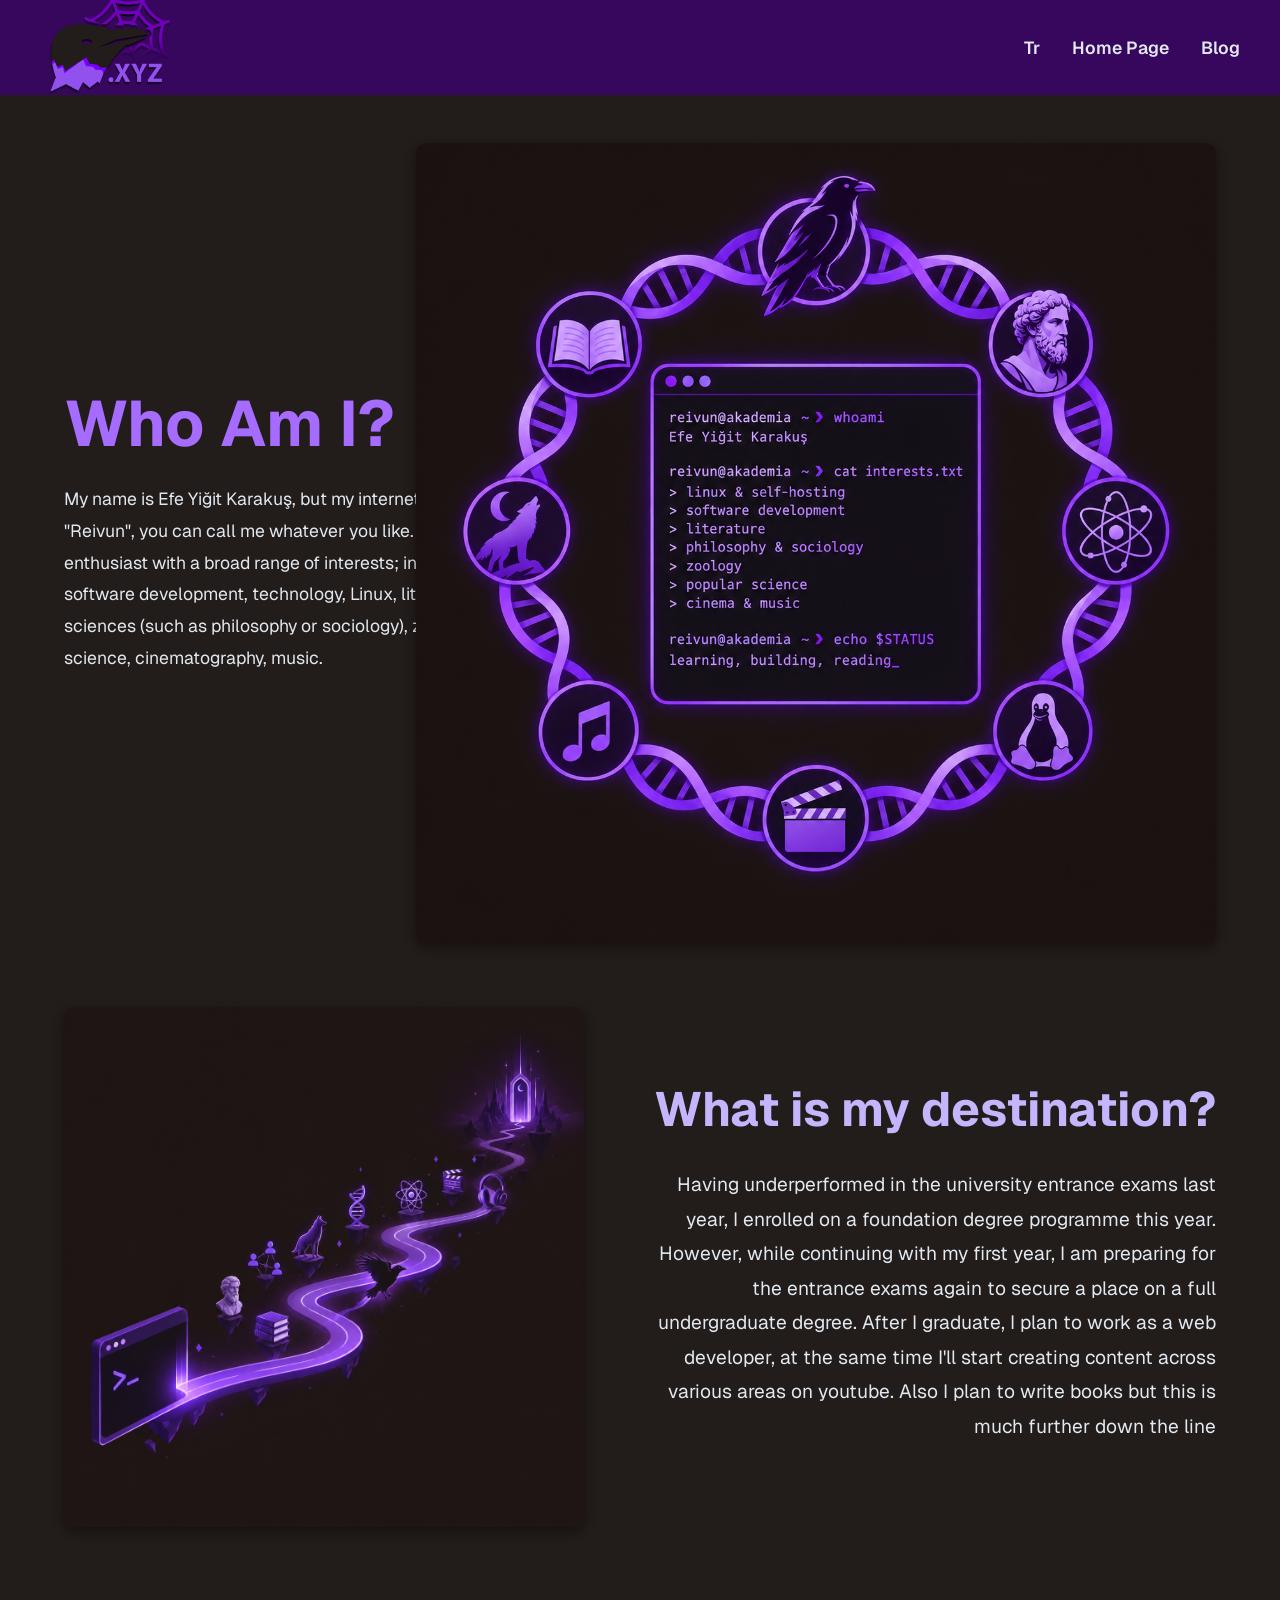
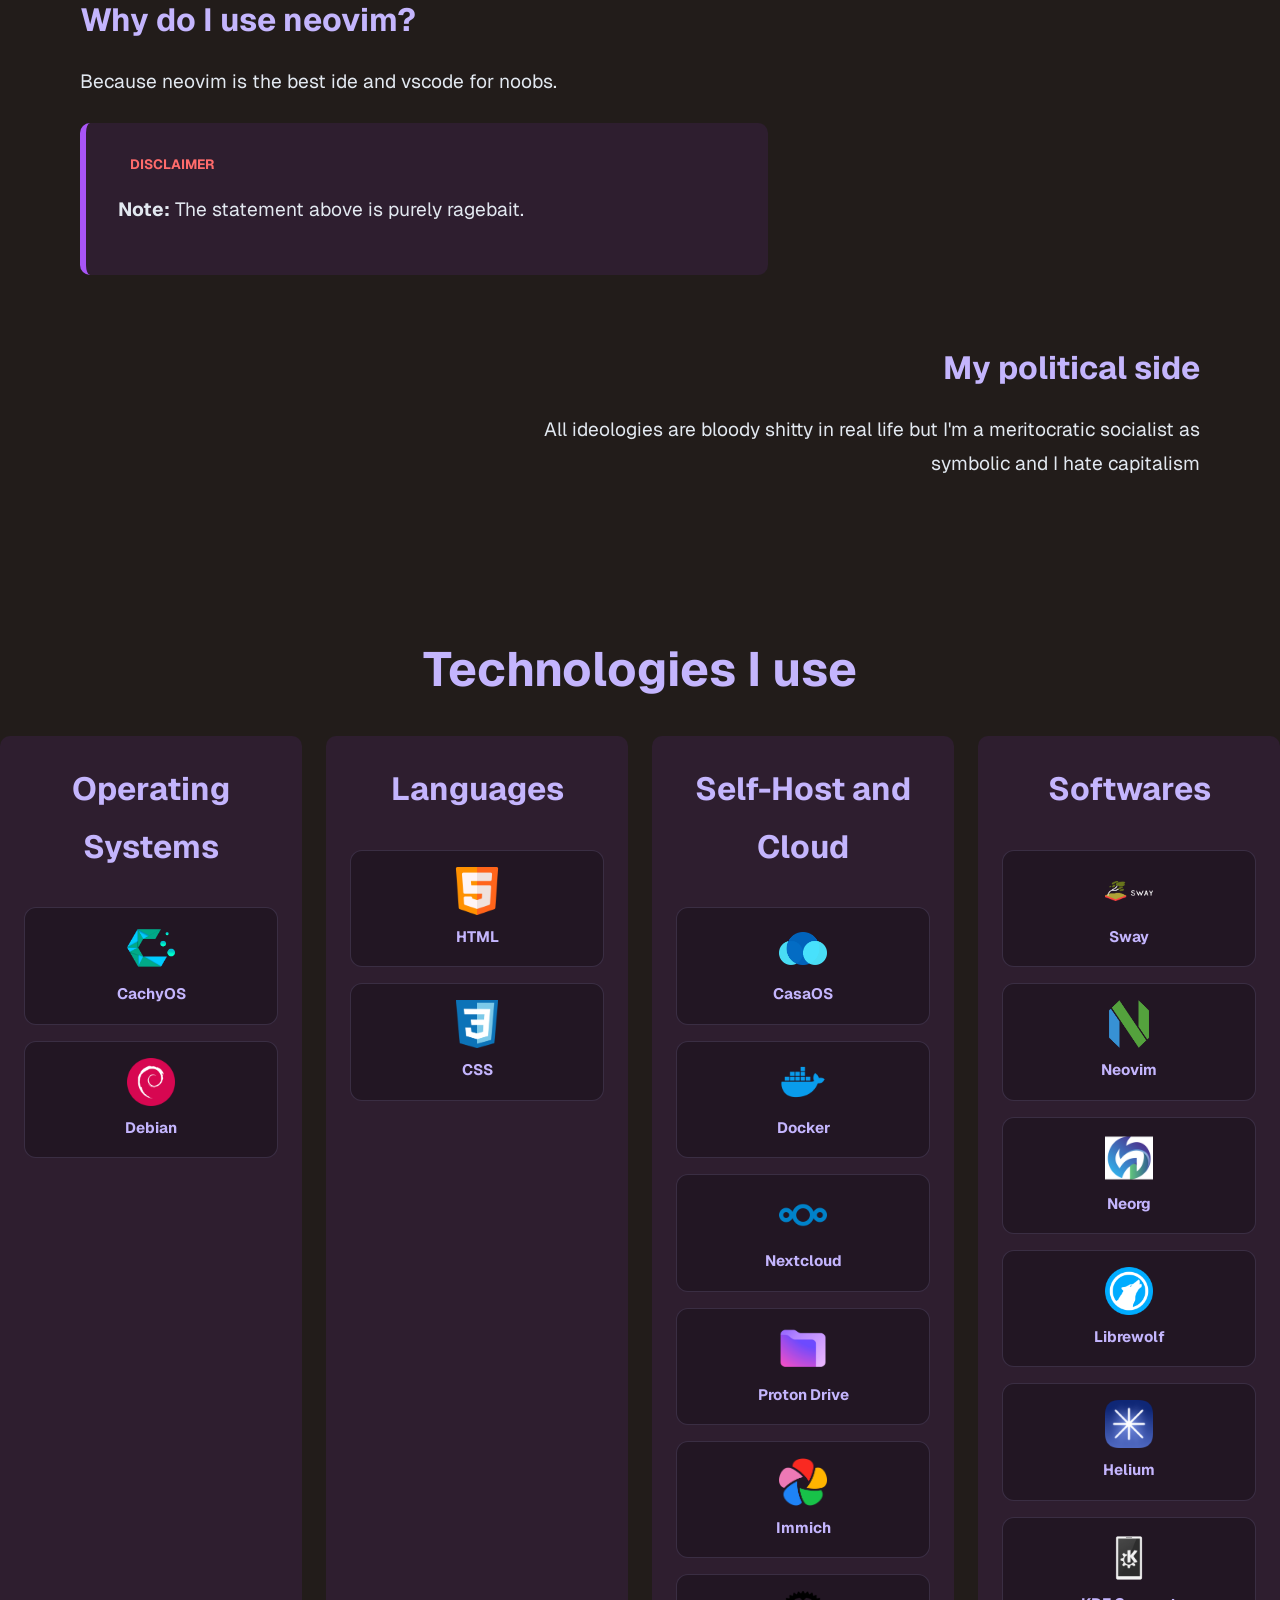
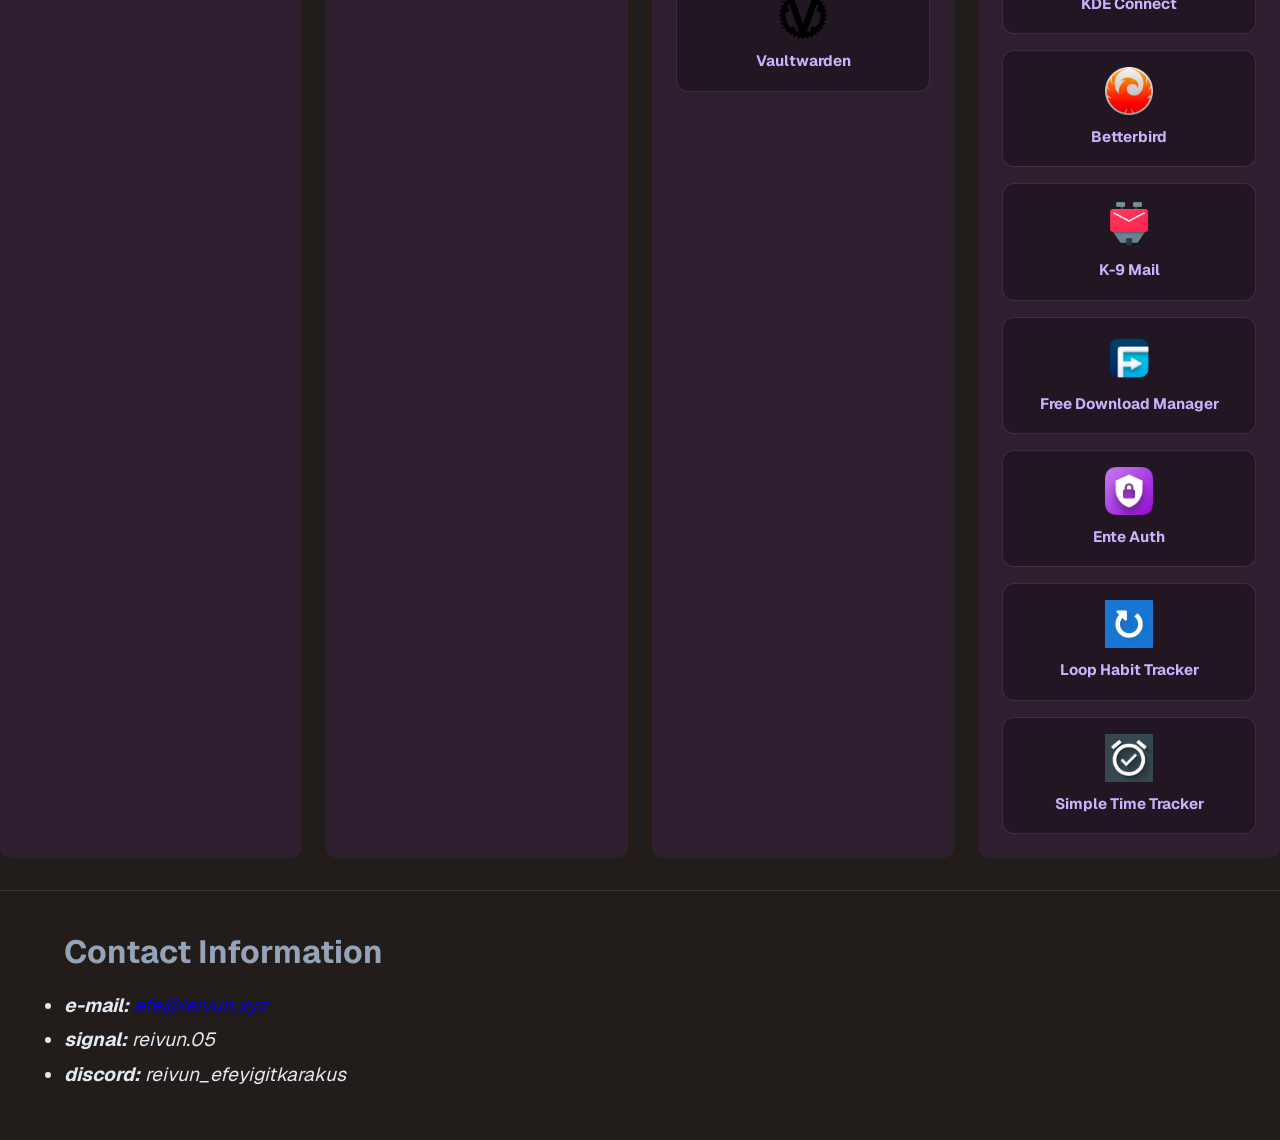
==== commit 5aaf133d: "The logical errors in the code have been resolved" ====
--- a/index.html
+++ b/index.html
@@ -7,7 +7,7 @@
   <!-- viewport: Mobil cihazlarda sayfanın doğru boyutta görünmesini sağlar (yakınlaştırma, genişlik ayarı). -->
   <meta name="viewport" content="width=device-width, initial-scale=1.0">
   <!-- description: Arama motorlarında (Google gibi) siteniz hakkında gösterilen kısa açıklama. SEO için önemli. -->
-  <meta name="description" content="Efe Yiğit Karakuş (Reivun) kişisel portfolyo sitesi. Yazılım geliştirme, teknoloji, Linux ve diğer ilgi alanları hakkında bilgi.">
+  <meta name="description" content="The personal portfolio site of Efe Yiğit Karakuş (Reivun)">
   <!-- author: Sayfanın yazarını belirtir. -->
   <meta name="author" content="Efe Yiğit Karakuş">
 
@@ -20,7 +20,7 @@
   <link href="https://fonts.googleapis.com/css2?family=Geist:wght@100..900&family=Geist+Mono:wght@100..900&display=swap" rel="stylesheet">
 
   <!-- title: Tarayıcı sekmesinde görünen başlık. Arama motorları için de önemli. -->
-  <title>Efe Yiğit Karakuş | Kişisel Portfolyo</title>
+  <title>Efe Yiğit Karakuş | Personal Portfolio</title>
 
   <!-- JavaScript: 'defer' özelliği, HTML'in tamamen yüklenmesini bekler ve sayfa render'ını engellemez. -->
   <!-- Dosya şu an boş, ancak ileride interaktif özellikler eklemek için hazırdır. -->
@@ -84,7 +84,7 @@
     <div class="techs-grid">
       <!-- Kategori: İşletim Sistemleri -->
       <div class="techs-category">
-        <h2>Operating Systems</h2>
+        <h3>Operating Systems</h3>
         <div class="techs-item">
           <img src="images/cachyos-icon.png" alt="CachyOS işletim sistemi logosu">
           <span>CachyOS</span>
@@ -97,7 +97,7 @@
 
       <!-- Kategori: Diller (kapanış etiketi h2 olarak düzeltildi) -->
       <div class="techs-category">
-        <h2>Languages</h2>
+        <h3>Languages</h3>
         <div class="techs-item">
           <img src="images/html-icon.png" alt="HTML dili logosu">
           <span>HTML</span>
@@ -110,7 +110,7 @@
 
       <!-- Kategori: Self-Host ve Bulut (kapanış etiketi h2 olarak düzeltildi) -->
       <div class="techs-category">
-        <h2>Self-Host and Cloud</h2>
+        <h3>Self-Host and Cloud</h3>
         <div class="techs-item">
           <img src="images/casaos-icon.png" alt="CasaOS logosu">
           <span>CasaOS</span>
@@ -139,7 +139,7 @@
 
       <!-- Kategori: Yazılımlar -->
       <div class="techs-category">
-        <h2>Softwares</h2>
+        <h3>Softwares</h3>
         <div class="techs-item">
           <img src="images/sway-icon.png" alt="Sway pencere yöneticisi logosu">
           <span>Sway</span>
@@ -194,13 +194,14 @@
 
   <!-- footer: Sayfanın alt bilgisi. İletişim detayları burada yer alır. -->
   <footer>
-    <!-- id="contact-info": Bu bölüme doğrudan link atılabilir veya JavaScript ile hedeflenebilir. -->
     <h3 id="contact-info">Contact Information</h3>
-    <ul>
+    <address>
+     <ul>
       <li><b>e-mail:</b> <a href="mailto:efe@reivun.xyz">efe@reivun.xyz</a></li>
       <li><b>signal:</b> reivun.05</li>
       <li><b>discord:</b> reivun_efeyigitkarakus</li>
     </ul>
-  </footer>
+    </address>
+   </footer>
 </body>
 </html>
--- a/css/main.css
+++ b/css/main.css
@@ -178,7 +178,6 @@
 
 .whoami-text h1 {
   line-height: 1.1;
-  white-space: nowrap;
   margin-bottom: 1.5rem;
 }
 
@@ -281,14 +280,14 @@
   background-color: var(--card-bg);
   padding: 1.5rem;
   display: grid;
-  grid-template-columns: repeat(auto-fill, minmax(120px, 1fr));
+  grid-template-columns: repeat(auto-fit, minmax(120px, 1fr));
   gap: 1rem;
   align-content: start;
   border-radius: var(--border-radius);
 }
 
 /* Kategori başlığı (font-size kaldırıldı, eski boyutta kalıyor) */
-.techs-category h2 {
+.techs-category h3 {
   grid-column: 1 / -1;
   margin-bottom: 1rem;
   text-align: center;
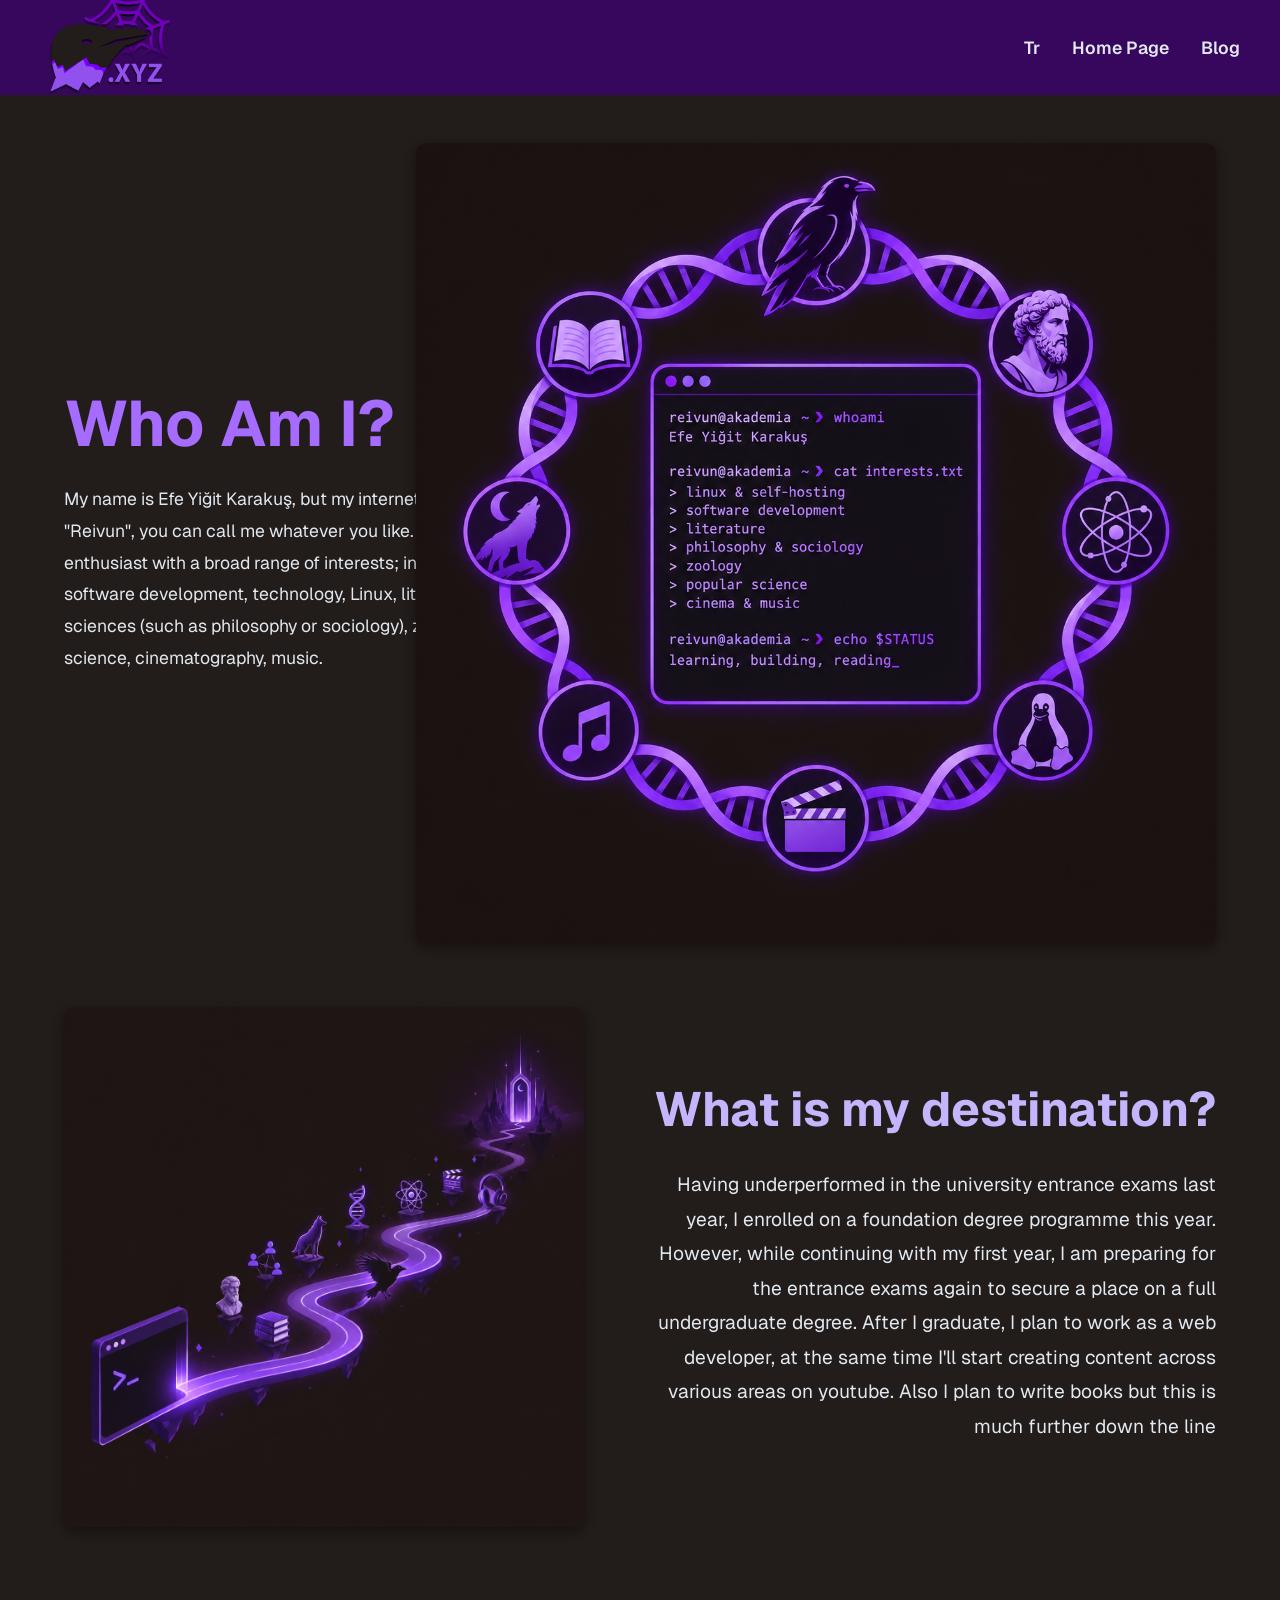
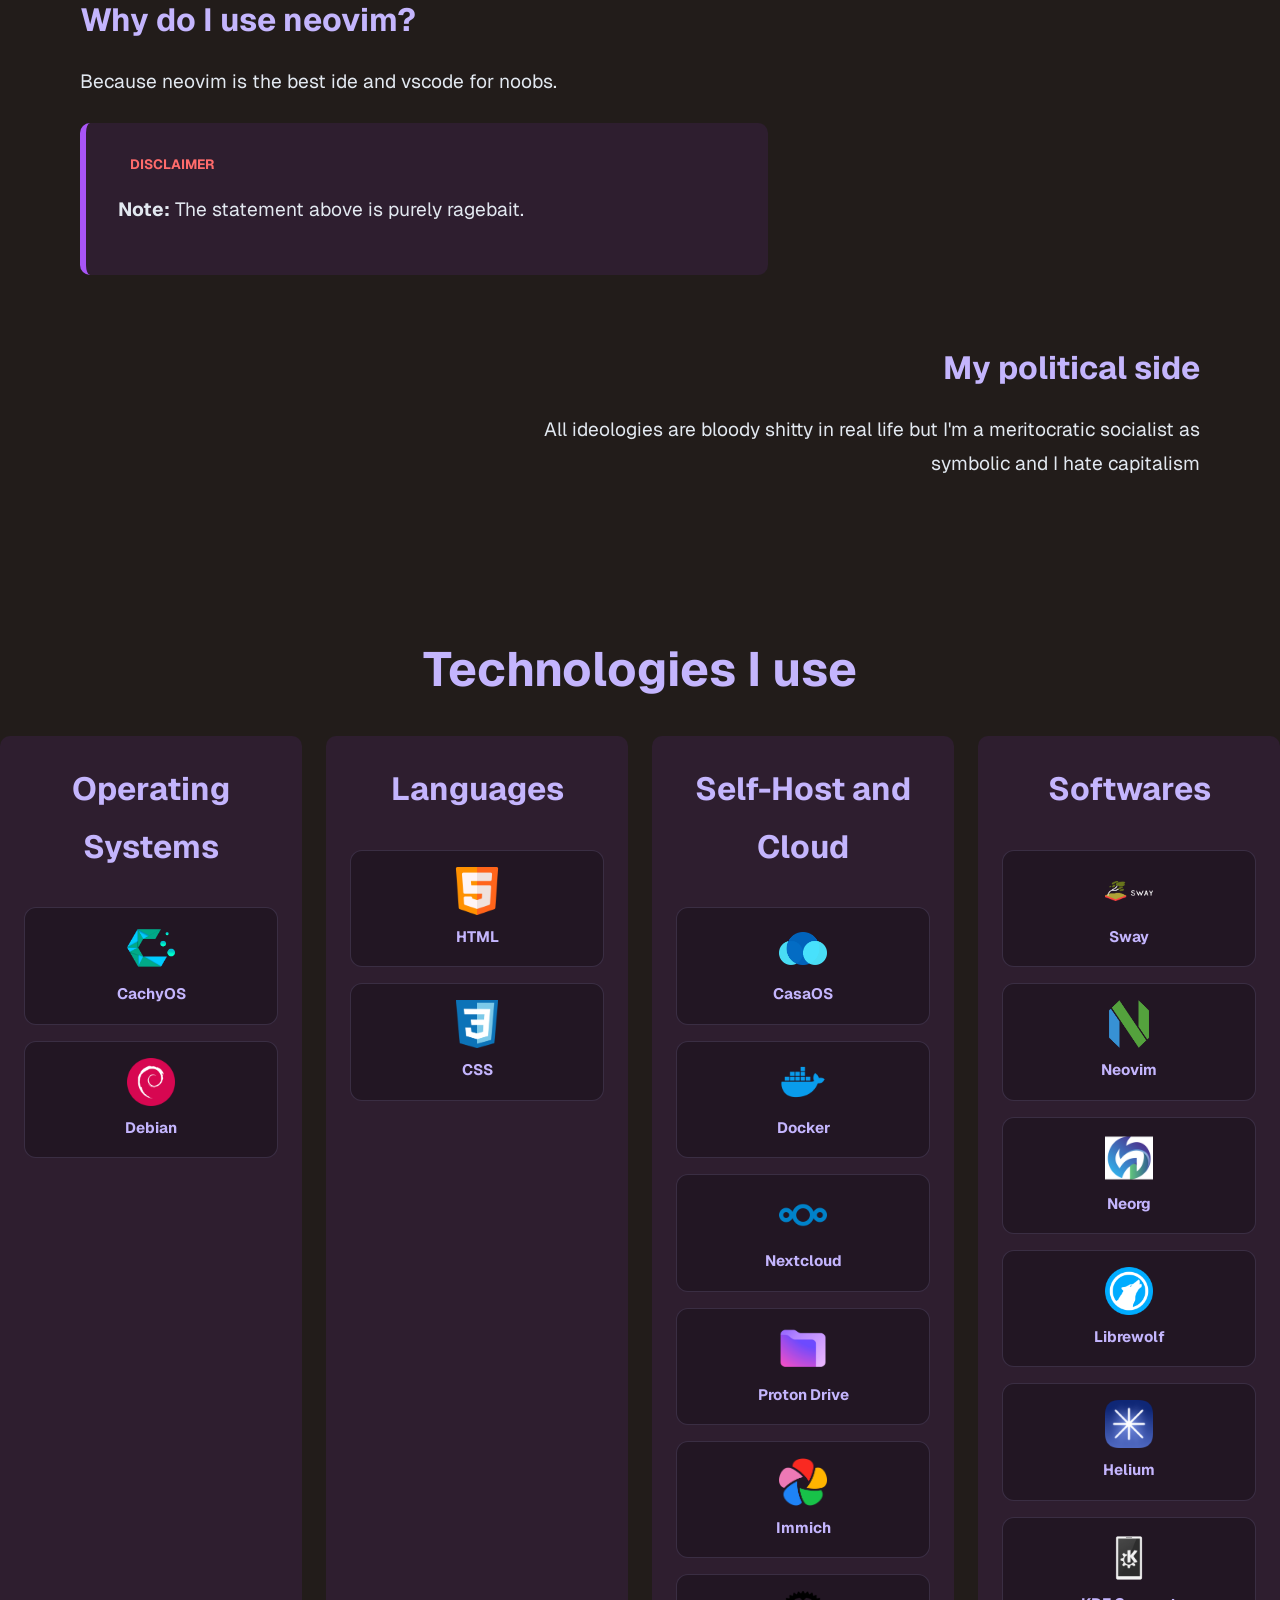
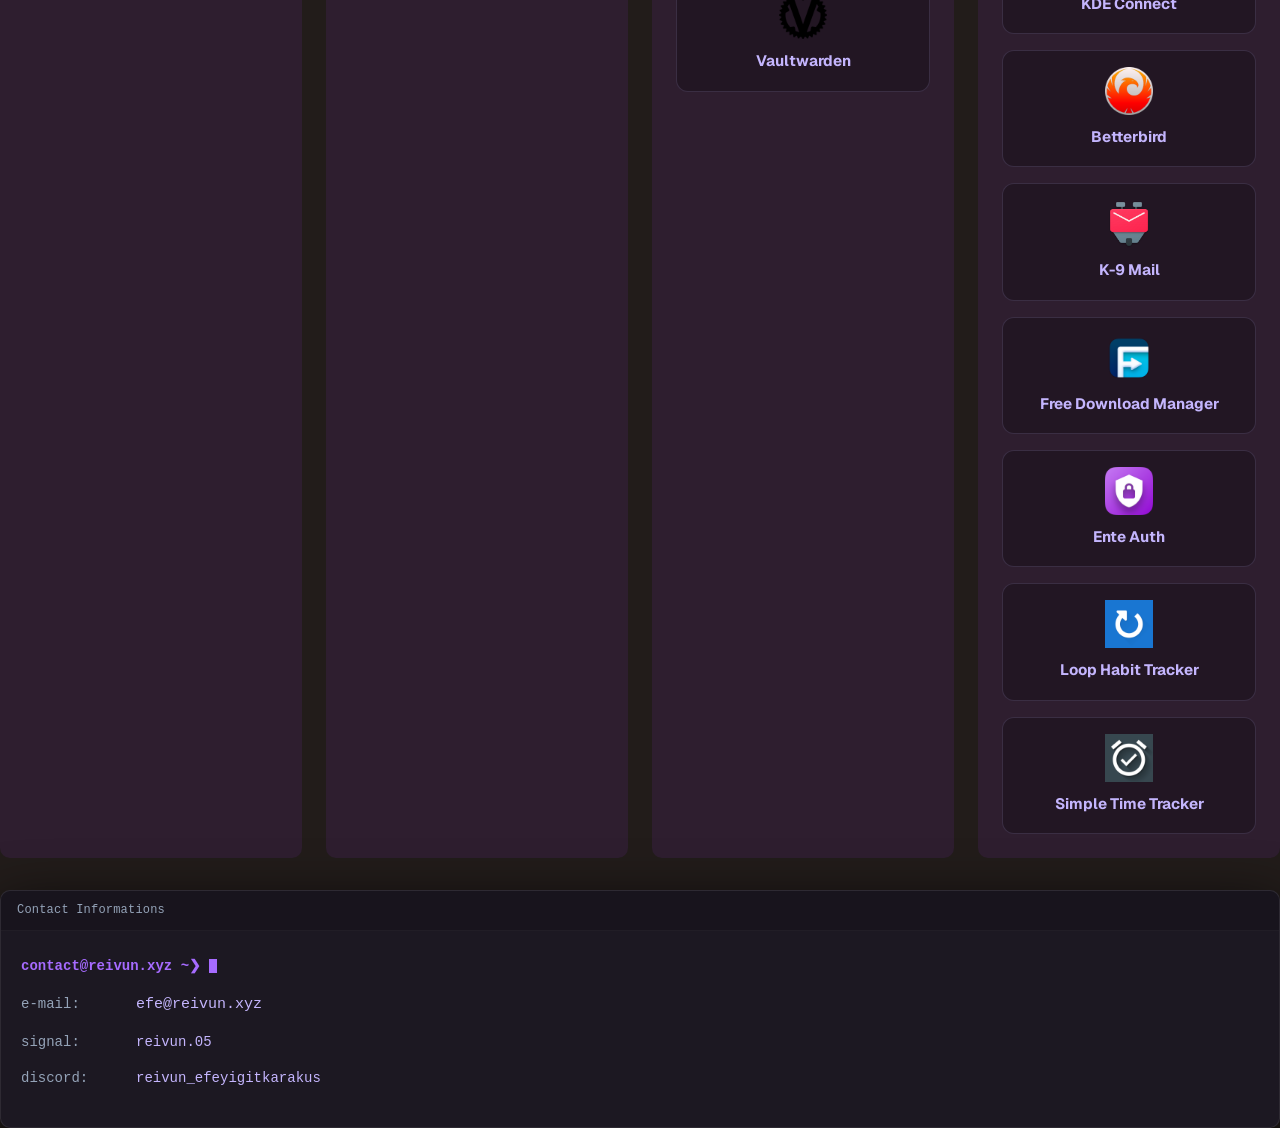
==== commit eddb3746: "Contact informations part is changed" ====
--- a/index.html
+++ b/index.html
@@ -56,7 +56,7 @@
 
     <section class="destination-section">
       <img src="images/destination.png" alt="destination-img" class="destination-img">
-      <div>
+      <div class="destination-text">
       <h2>What is my destination?</h2>
       <p>Having underperformed in the university entrance exams last year, I enrolled on a foundation degree programme this year. However, while continuing with my first year, I am preparing for the entrance exams again to secure a place on a full undergraduate degree. After I graduate, I plan to work as a web developer, at the same time I'll start creating content across various areas on youtube. Also I plan to write books but this is much further down the line</p>
       </div>
@@ -192,16 +192,27 @@
     </div>
   </div>
 
-  <!-- footer: Sayfanın alt bilgisi. İletişim detayları burada yer alır. -->
   <footer>
-    <h3 id="contact-info">Contact Information</h3>
-    <address>
-     <ul>
-      <li><b>e-mail:</b> <a href="mailto:efe@reivun.xyz">efe@reivun.xyz</a></li>
-      <li><b>signal:</b> reivun.05</li>
-      <li><b>discord:</b> reivun_efeyigitkarakus</li>
-    </ul>
-    </address>
-   </footer>
+    <div class="terminal">
+      <div class="terminal-header">
+        <div class="terminal-title">Contact Informations</div>
+      </div>
+      <div class="terminal-body">
+        <div class="prompt">contact@reivun.xyz ~❯ <span class="cursor"></span></div>
+        <div class="contact-line">
+          <span class="label">e-mail:</span>
+          <a href="mailto:efe@reivun.xyz" class="contact-link">efe@reivun.xyz</a>
+        </div>
+        <div class="contact-line">
+          <span class="label">signal:</span>
+          <span class="contact-value">reivun.05</span>
+        </div>
+        <div class="contact-line">
+          <span class="label">discord:</span>
+          <span class="contact-value">reivun_efeyigitkarakus</span>
+        </div>
+      </div>
+    </div>
+  </footer>
 </body>
 </html>
--- a/css/main.css
+++ b/css/main.css
@@ -28,7 +28,6 @@
   --navbar-bg: #37065d;         /* Navigasyon çubuğu arka plan rengi (koyu mor) */
   --card-bg: rgba(147, 51, 234, 0.1); /* Kart arka plan rengi (şeffaf mor) */
   --muted-text: #94a3b8;        /* Soluk yazı rengi (alt bilgiler için) */
-  --max-width: 1100px;          /* İçerik için maksimum genişlik (büyütüldü) */
   --border-radius: 10px;        /* Köşe yuvarlama (daha yuvarlak) */
   --max-width: 1500px;
 }
@@ -107,8 +106,10 @@
 }
 
 footer {
-  padding-top: 2rem;
-  border-top: 1px solid rgba(255, 255, 255, 0.1);
+  width: 100%;
+  max-width: none;
+  padding: 0;
+  margin: 0;
 }
 
 /* ==========================================================================
@@ -204,7 +205,6 @@
   gap: 4rem;
   align-items: center;
   margin-left: 0;
-  max-width: 60ch;
   min-width: 60ch;
 
   max-width: none;
@@ -346,70 +346,93 @@
   min-width: 60ch;
 }
 
-/* ==========================================================================
-   MOBIL UYUM (RESPONSIVE)
-   ==========================================================================
-   Dar ekranlarda boyutları biraz küçültür ama okunabilirliği korur.
-*/
-@media (max-width: 768px) {
-  .navbar {
-    flex-direction: column;
-    gap: 1rem;
-    padding: 1rem;
-    min-height: auto;
-  }
-
-  .nav-links {
-    flex-wrap: wrap;
-    justify-content: center;
-    gap: 1rem;
-  }
-
-  .logo img {
-    max-height: 60px;
-  }
-
-  main,
-  footer {
-    padding: 1.5rem 2rem;
-  }
-
-  section {
-    max-width: 100%;
-    text-align: left;
-    margin-bottom: 2rem;
-  }
-
-  .techs-grid {
-    grid-template-columns: repeat(auto-fit, minmax(240px, 1fr));
-    gap: 1.5rem;
-  }
-
-  .techs-category {
-    padding: 1.5rem;
-    gap: 1rem;
-  }
-
-  .techs-item img {
-    width: 48px;
-    height: 48px;
-  }
-
-  .techs-item span {
-    font-size: 1rem;
-  }
-
-  h1 {
-    font-size: clamp(2rem, 10vw, 3rem);
-  }
-
-  h2 {
-    font-size: clamp(1.75rem, 8vw, 2.5rem);
-  }
-
-  h3 {
-    font-size: clamp(1.25rem, 6vw, 1.75rem);
-  }
+.terminal {
+  background-color: #1c1822; /* site arkaplanına yakın, hafif morumsu koyu siyah */
+  color: var(--text-color);
+  font-family: 'Geist Mono', monospace;
+  font-size: 15px;
+  line-height: 1.6;
+  width: 100%;
+  max-width: none;
+  margin: 0;
+  padding: 0;
+  border-radius: var(--border-radius);
+  border: 0.3px solid rgba(255, 255, 255, 0.08);
+  box-shadow: 0 20px 60px rgba(0, 0, 0, 0.9); /* grimsi siyah gölge */
+  overflow: hidden;
+  display: flex;
+  flex-direction: column;
+}
+
+/* Terminal pencere çubuğu */
+.terminal-header {
+  display: flex;
+  align-items: center;
+  padding: 0.6rem 1rem;
+  background-color: rgba(0, 0, 0, 0.15);
+  border-bottom: 1px solid rgba(255, 255, 255, 0.04);
+  color: var(--muted-text);
+  font-size: 12px;
+  font-family: 'Geist Mono', monospace;
+}
+
+.terminal-title {
+  font-weight: 500;
+  letter-spacing: 0.2px;
+}
+
+.terminal-body {
+  padding: 1.5rem 1.25rem;
+}
+
+.prompt {
+  color: var(--primary-color);
+  margin-bottom: 1rem;
+  font-weight: bold;
+  font-size: 14px;
+  display: flex;
+  align-items: center;
+  gap: 0.5rem;
+}
+
+.cursor {
+  width: 8px;
+  height: 14px;
+  background-color: var(--primary-color);
+  display: inline-block;
+  animation: blink 1s step-end infinite;
+}
+
+@keyframes blink {
+  50% { opacity: 0; }
+}
+
+.contact-line {
+  display: flex;
+  align-items: baseline;
+  margin-bottom: 0.85rem;
+}
+
+.label {
+  color: var(--muted-text);
+  min-width: 95px;
+  margin-right: 1.25rem;
+  font-size: 14px;
+}
+
+.contact-link {
+  color: var(--secondary-color);
+  text-decoration: none;
+}
+
+.contact-link:hover {
+  text-decoration: underline;
+  opacity: 0.9;
+}
+
+.contact-value {
+  color: var(--secondary-color);
+  font-size: 14px;
 }
 
 /* ==========================================================================
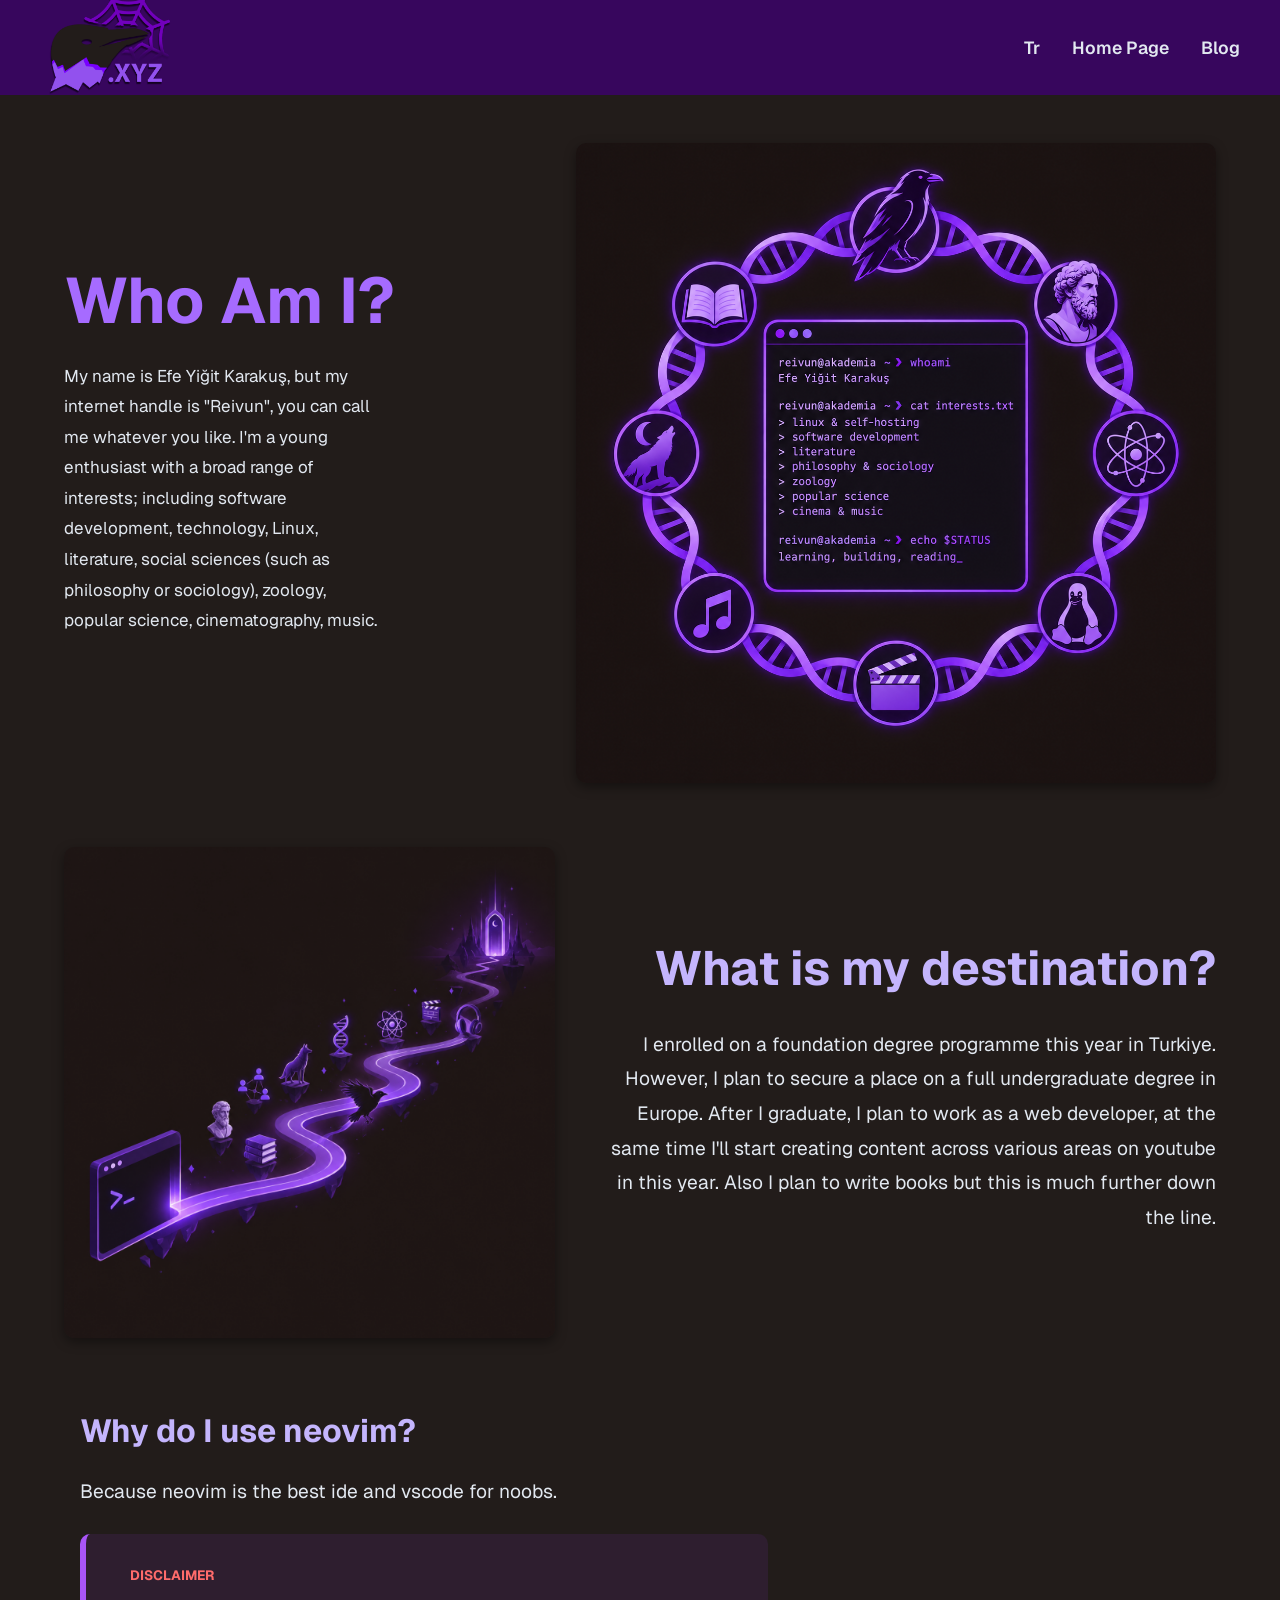
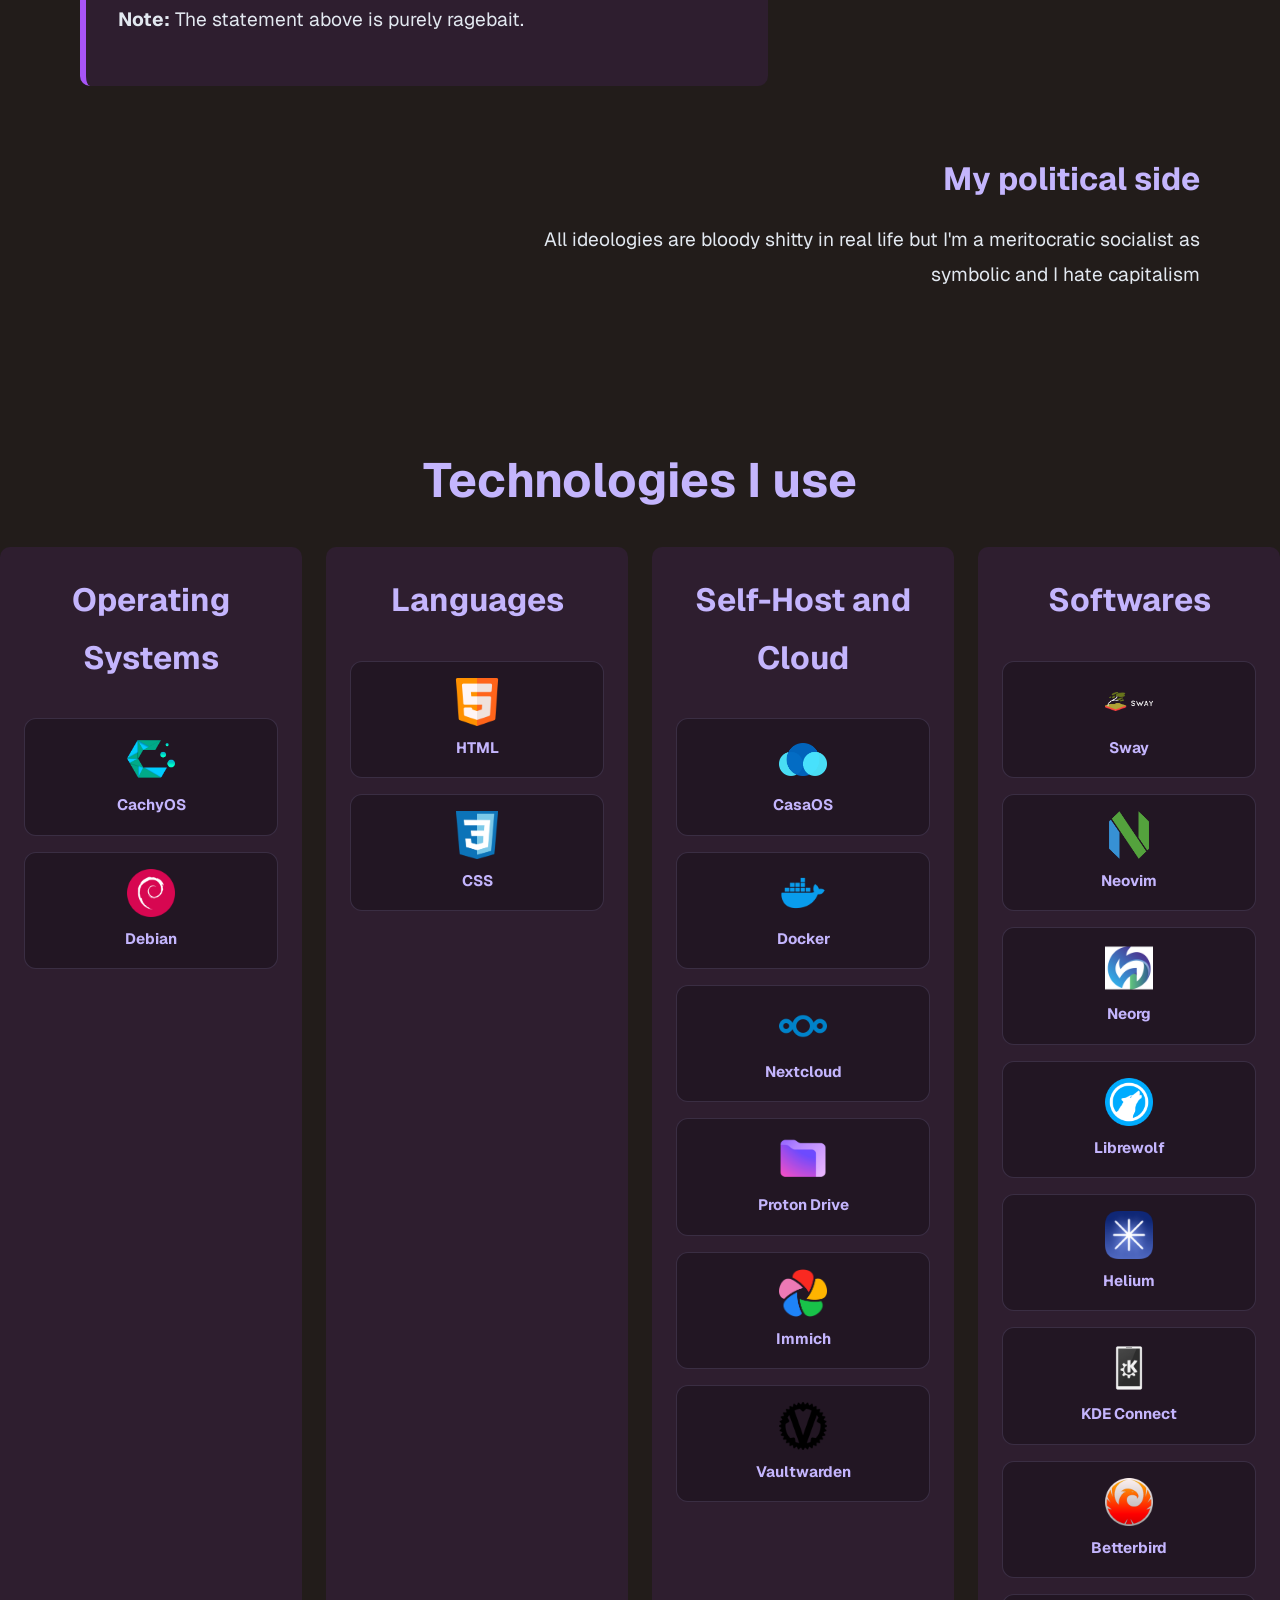
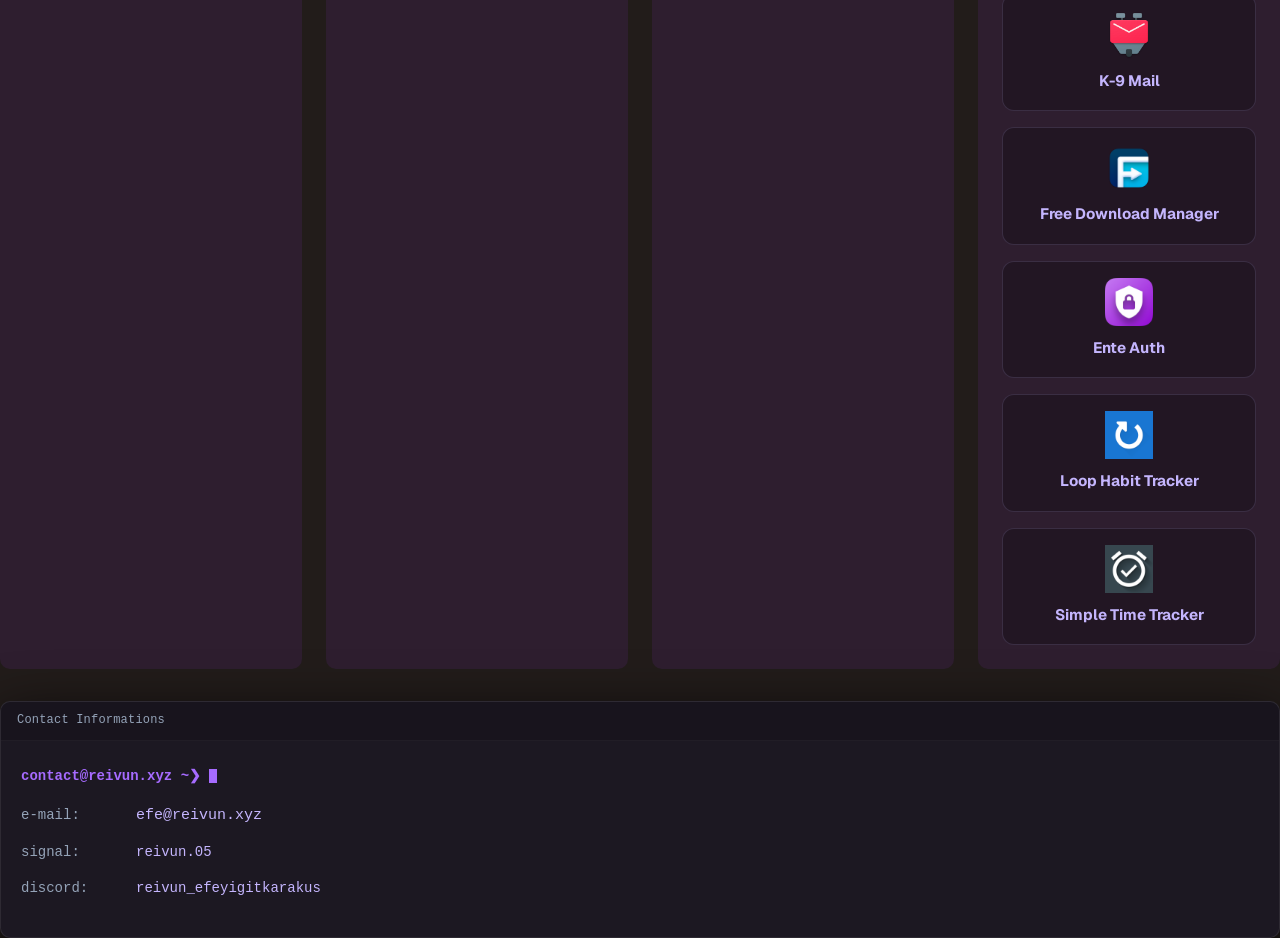
==== commit 0e5923b9: "changed destination text" ====
--- a/index.html
+++ b/index.html
@@ -58,7 +58,7 @@
       <img src="images/destination.png" alt="destination-img" class="destination-img">
       <div class="destination-text">
       <h2>What is my destination?</h2>
-      <p>Having underperformed in the university entrance exams last year, I enrolled on a foundation degree programme this year. However, while continuing with my first year, I am preparing for the entrance exams again to secure a place on a full undergraduate degree. After I graduate, I plan to work as a web developer, at the same time I'll start creating content across various areas on youtube. Also I plan to write books but this is much further down the line</p>
+      <p>I enrolled on a foundation degree programme this year in Turkiye. However, I plan to secure a place on a full undergraduate degree in Europe. After I graduate, I plan to work as a web developer, at the same time I'll start creating content across various areas on youtube in this year. Also I plan to write books but this is much further down the line.</p>
       </div>
     </section>
 
--- a/css/main.css
+++ b/css/main.css
@@ -168,9 +168,9 @@
 
 .whoami-section {
   display: grid;
-  grid-template-columns: minmax(0, 60ch) minmax(0, 1fr); /* sol: yazı, sağ: görsel */
+  grid-template-columns: 1fr 2fr; /* yazı | imaj (imaj daha geniş, yazısı daha okunur) */
   align-items: center;
-  gap: 10rem;
+  gap: 12rem;
 
   max-width: none;
   width: 100%;
@@ -180,32 +180,32 @@
 .whoami-text h1 {
   line-height: 1.1;
   margin-bottom: 1.5rem;
+  white-space: nowrap;
 }
 
 .whoami-text {
   min-width: 0;
-  margin-right: 15rem;
 }
 
 .whoami-text p {
-  font-size: clamp(0.800rem, calc(1rem + 0.25vw), 1.1rem);
+  font-size: 17px;
 }
 
 .whoami-img {
   width: 100%;
-  min-width: 800px;
   height: auto;
+  display: block;
   justify-self: end;        /* görsel sağa yaslanır */
   border-radius: var(--border-radius);
   box-shadow: 0 4px 12px rgba(0, 0, 0, 0.4);
 }
 
 .destination-section {
-  display: flex; 
-  gap: 4rem;
+  display: grid;
+  grid-template-columns: 0.8fr 1fr; /* imaj | metin, eş bölüşüm, ekranı kaplamaz */
   align-items: center;
+  gap: 3rem;
   margin-left: 0;
-  min-width: 60ch;
 
   max-width: none;
   width: 100%;
@@ -215,9 +215,7 @@
 
 .destination-img {
   width: 100%;
-  min-width: 520px;
   height: auto;
-  justify-self: start;
   border-radius: var(--border-radius);
   box-shadow: 0 4px 12px rgba(0, 0, 0, 0.4);
 }
@@ -444,3 +442,268 @@
   outline: 3px solid var(--primary-color);
   outline-offset: 4px;
 }
+
+
+/* ==========================================================================
+   MOBİL RESPONSIVE (YENİ)
+   ==========================================================================
+   Aşağıdaki media query'ler yalnızca dar ekranlarda devreye girer.
+   Masaüstü stilleri aynen korunur; mobilde sorun çıkaran sabit
+   genişlikler (min-width), büyük boşluklar (gap/margin/padding)
+   burada geçersiz kılınır.
+
+   Kırılım noktaları:
+   - 1024px ve altı : Tablet / küçük laptop
+   - 768px ve altı  : Mobil (dikey)
+   - 480px ve altı  : Küçük mobil
+*/
+
+/* --------------------------------------------------------------------------
+   TABLET: 1024px ve altı
+   --------------------------------------------------------------------------
+   whoami ve destination bölümlerindeki çok büyük gap ve margin'ler küçültülür,
+   görsellerdeki sabit min-width değerleri yumuşatılır.
+*/
+@media (max-width: 1024px) {
+  main,
+  footer {
+    padding: 3rem 2rem;              /* Kenar boşlukları daraltıldı */
+  }
+
+  .whoami-section {
+    gap: 4rem;                       /* 10rem -> 4rem */
+  }
+
+  .whoami-text {
+    margin-right: 4rem;              /* 15rem -> 4rem */
+  }
+
+  .whoami-img {
+    min-width: 0;
+    max-width: none;
+  }
+
+  .destination-section {
+    gap: 2.5rem;
+  }
+
+  .destination-img {
+    min-width: 0;
+    max-width: none;
+  }
+
+  .navbar {
+    padding: 1.25rem 1.5rem;
+  }
+
+  .logo img {
+    max-height: 100px;               /* 140px -> 100px */
+  }
+}
+
+/* --------------------------------------------------------------------------
+   MOBİL: 768px ve altı
+   --------------------------------------------------------------------------
+   Temel kırılım noktası. İki sütunlu tüm düzenler tek sütuna düşer,
+   sabit genişlikler kaldırılır, yazılar ortalanır.
+*/
+@media (max-width: 768px) {
+  /* ---- Navbar: dikey ortalı düzen ---- */
+  .navbar {
+    flex-direction: column;          /* Logo üstte, linkler altta */
+    gap: 1rem;
+    padding: 1rem 1rem 1.25rem;
+    max-height: none;                /* Sabit yükseklik kalkar, içerik sarar */
+  }
+
+  .logo {
+    margin-top: 0;                   /* Masaüstündeki 20px boşluk gerekmiyor */
+  }
+
+  .logo img {
+    max-height: 70px;                /* Mobilde kompakt logo */
+  }
+
+  .nav-links {
+    gap: 1.25rem;                    /* 2rem -> 1.25rem, dar ekranda sığar */
+    flex-wrap: wrap;                 /* Gerekirse alt satıra geçer */
+    justify-content: center;
+  }
+
+  .nav-links a {
+    font-size: 1rem;
+  }
+
+  /* ---- Ana içerik: daralan padding ---- */
+  main {
+    padding: 2rem 1.25rem;
+  }
+
+  /* ---- Section genel ---- */
+  section {
+    margin-bottom: 3rem;
+    padding: 0 0.25rem;
+    max-width: 100%;                 /* 72ch sınırı mobilde kalkar */
+  }
+
+  section p {
+    margin-bottom: 1.25rem;
+  }
+
+  /* ---- Who Am I bölümü: tek sütun, görsel yazının altında ---- */
+  .whoami-section {
+    display: flex;                   /* Grid yerine flex ile dikey akış */
+    flex-direction: column;
+    gap: 2rem;
+    align-items: center;
+  }
+
+  .whoami-text {
+    margin-right: 0;                 /* Masaüstündeki 15rem boşluk tamamen kalkar */
+    text-align: left;
+    width: 100%;
+  }
+
+  .whoami-img {
+    min-width: 0;
+    width: 100%;
+    max-width: none;
+    justify-self: center;
+  }
+
+  /* ---- Destination bölümü: görsel üstte, metin altta ---- */
+  .destination-section {
+    display: flex;
+    flex-direction: column-reverse;  /* Görsel üstte kalsın (HTML sırası: görsel, metin) */
+    gap: 2rem;
+    text-align: left;                /* Sağa hizalı metin mobilde okunması zor, sola alındı */
+    min-width: 0;                    /* 60ch sabit genişlik kalkar */
+    width: 100%;
+  }
+
+  .destination-img {
+    min-width: 0;
+    width: 100%;
+    max-width: none;
+    margin: 0 auto;
+  }
+
+  /* ---- align-left / align-right: mobilde normale döner ---- */
+  /* Dar ekranda 60ch minimum genişlik taşmaya yol açtığı için iptal edilir. */
+  .align-left,
+  .align-right {
+    min-width: 0;
+    max-width: 100%;
+    margin-left: 0;
+    margin-right: 0;
+    text-align: left;                /* İkisi de mobilde sola hizalı */
+  }
+
+  /* ---- Kart ---- */
+  .card {
+    padding: 1.25rem 1.25rem;        /* 1.5rem 2rem -> daha kompakt */
+  }
+
+  /* ---- Teknolojiler bölümü ---- */
+  .techs {
+    margin: 2rem 1.25rem;            /* Kenarlardan içeride dursun */
+    width: auto;
+  }
+
+  .techs-grid {
+    grid-template-columns: 1fr;      /* Kategoriler alt alta */
+    gap: 1rem;
+  }
+
+  .techs-category {
+    grid-template-columns: repeat(auto-fit, minmax(90px, 1fr)); /* Hücreler daha sık */
+    padding: 1.25rem;
+  }
+
+  .techs-item {
+    padding: 0.75rem 0.5rem;
+  }
+
+  .techs-item img {
+    width: 40px;                     /* 48px -> 40px */
+    height: 40px;
+  }
+
+  .techs-item span {
+    font-size: 0.85rem;
+  }
+
+  /* ---- Footer / Terminal ---- */
+  footer {
+    padding: 0 1rem 1.5rem;          /* Terminal etrafında hafif boşluk */
+  }
+
+  .terminal {
+    border-radius: var(--border-radius);
+  }
+
+  .terminal-body {
+    padding: 1.25rem 1rem;
+  }
+
+  /* Uzun e-posta/Discord adreslerinin satırı taşırmaması için */
+  .contact-link,
+  .contact-value {
+    word-break: break-all;
+  }
+
+  .contact-line {
+    flex-wrap: wrap;                 /* Gerekirse alt satıra geçer */
+  }
+}
+
+/* --------------------------------------------------------------------------
+   KÜÇÜK MOBİL: 480px ve altı
+   --------------------------------------------------------------------------
+   Son rötuşlar: yazı boyutları ve boşluklar biraz daha daraltılır.
+*/
+@media (max-width: 480px) {
+  body {
+    font-size: 16px;                 /* 18px -> 16px, dar ekranda daha dengeli */
+  }
+
+  main {
+    padding: 1.5rem 1rem;
+  }
+
+  section {
+    margin-bottom: 2.5rem;
+  }
+
+  .whoami-section {
+    gap: 1.5rem;
+  }
+
+  .terminal-body {
+    padding: 1rem 0.875rem;
+  }
+
+  .label {
+    min-width: 80px;                 /* 95px -> 80px */
+    margin-right: 0.75rem;
+  }
+
+  .techs {
+    margin: 1.5rem 0.75rem;
+  }
+}
+
+/* --------------------------------------------------------------------------
+   ÇOK GENİŞ EKRAN: 2000px ve üzeri (opsiyonel)
+   --------------------------------------------------------------------------
+   4K monitörlerde içeriğin aşırı yayılmasını engellemek için.
+*/
+@media (min-width: 2000px) {
+  main {
+    max-width: 1700px;
+  }
+
+  .techs {
+    max-width: 1700px;
+  }
+}
